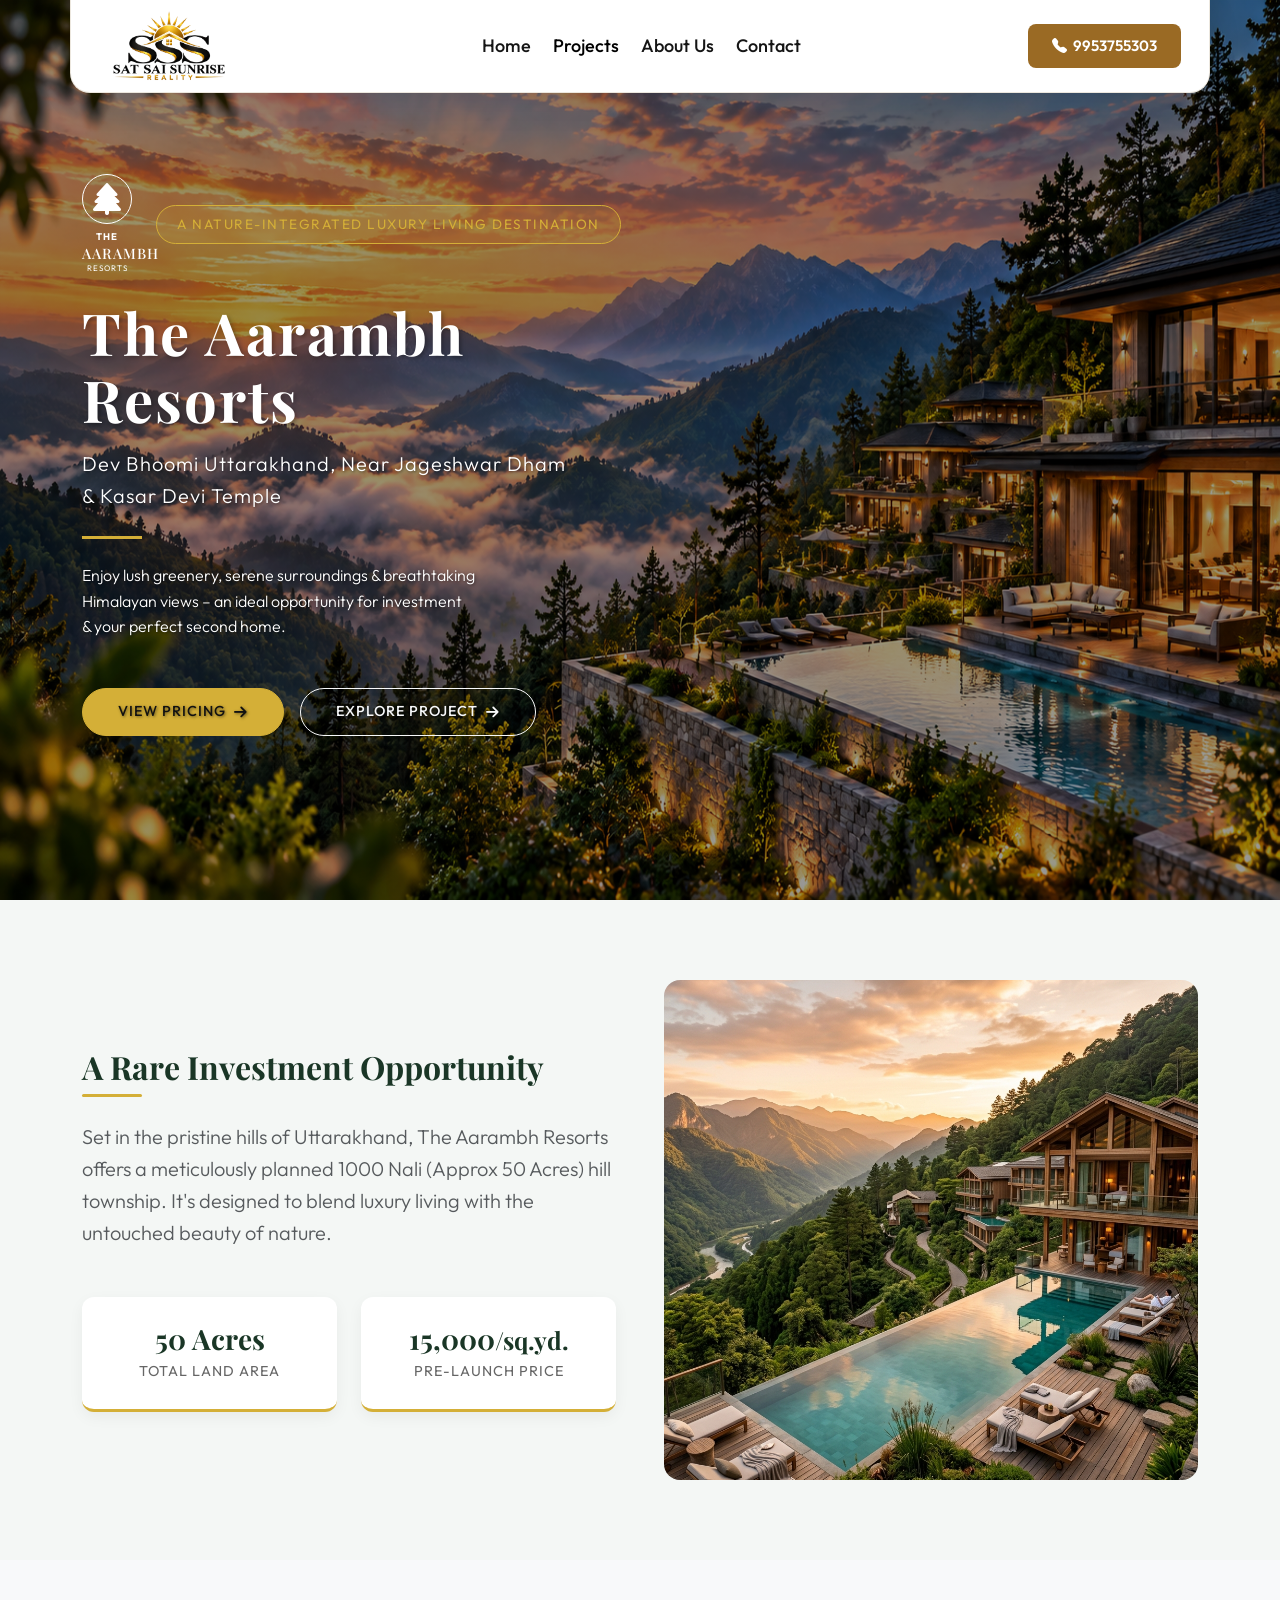
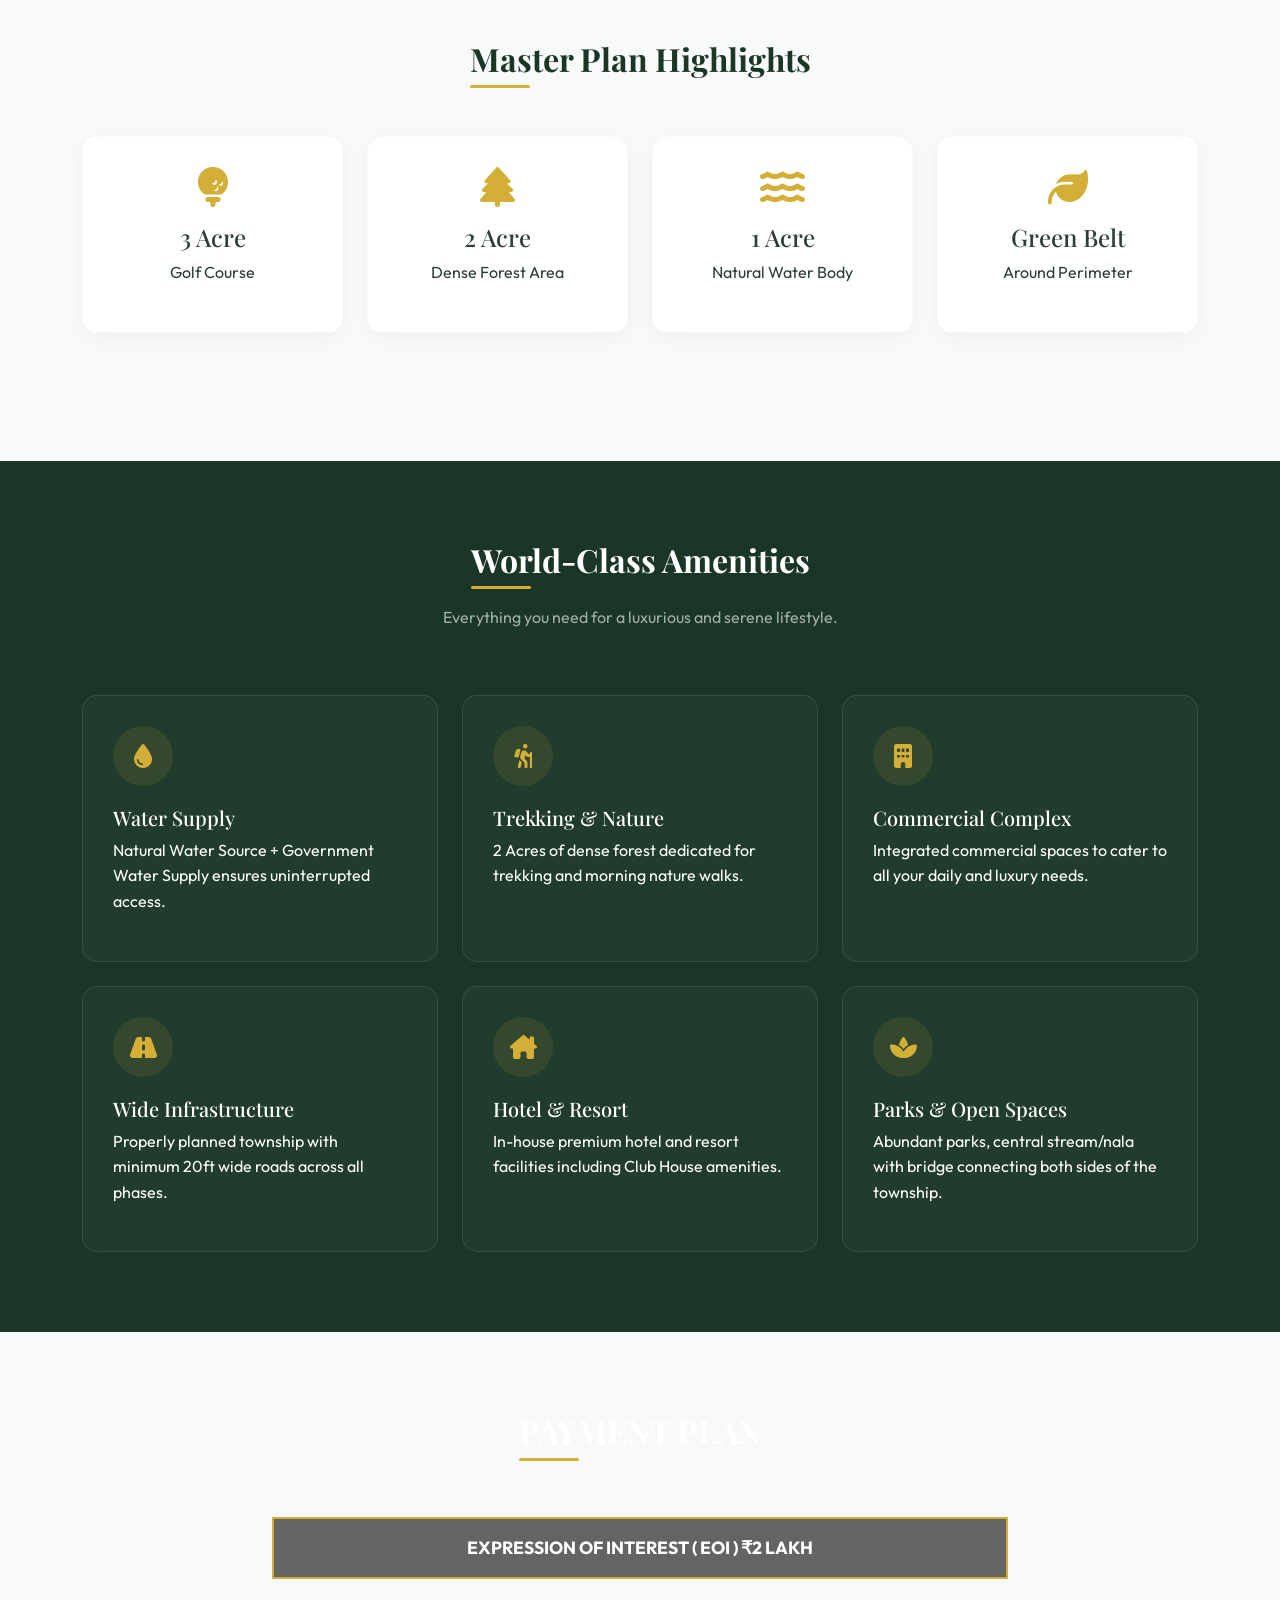
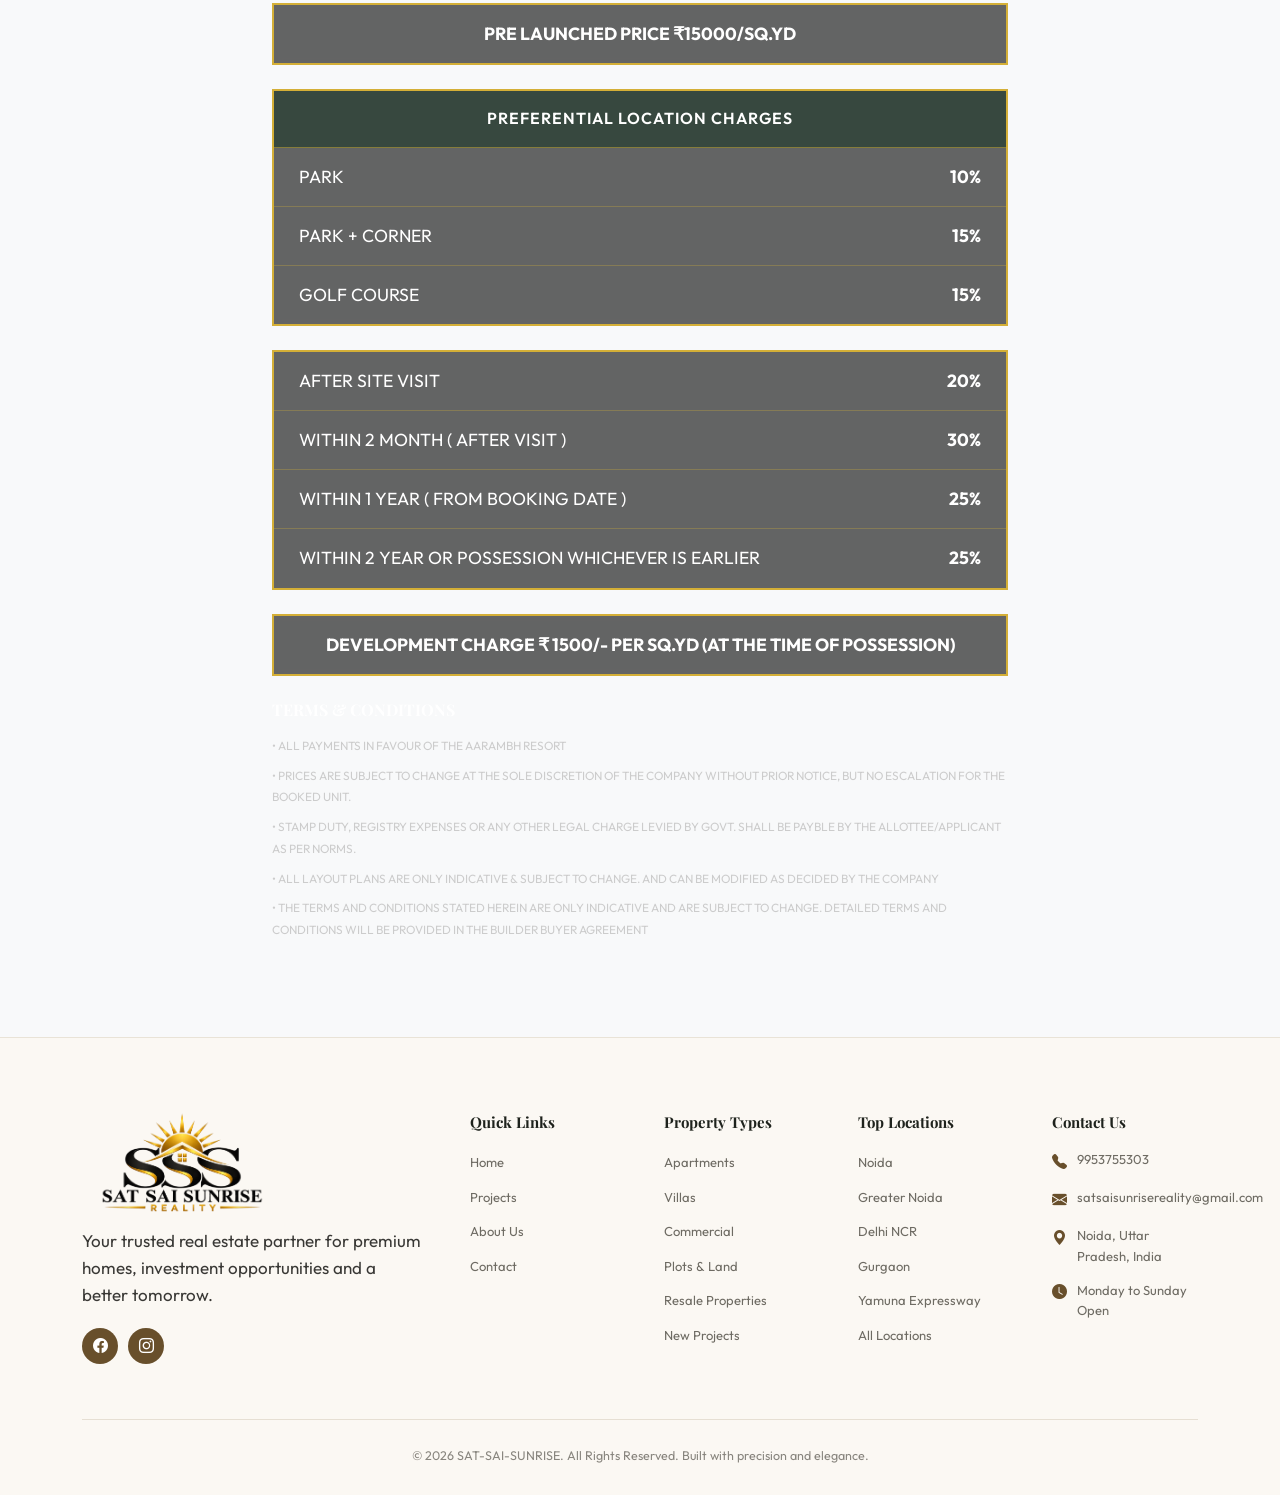
==== Aarambh Resort/index.html @ 84b753f9 "Add fevicon" ====
<!DOCTYPE html>
<html lang="en">

<head>
    <meta charset="UTF-8">
    <meta name="viewport" content="width=device-width, initial-scale=1.0">
    <title>The Aarambh Resorts | Luxury Hill Township</title>
    <meta name="description"
        content="A rare investment opportunity in Dev Bhoomi Uttarakhand near Jageshwar Dham Temple & Kasar Devi Temple. Nature-integrated luxury living destination.">
    <!-- Bootstrap CSS -->
    <link href="https://cdn.jsdelivr.net/npm/bootstrap@5.3.2/dist/css/bootstrap.min.css" rel="stylesheet">
    <!-- Bootstrap Icons -->
    <link rel="stylesheet" href="https://cdn.jsdelivr.net/npm/bootstrap-icons@1.11.3/font/bootstrap-icons.min.css">
    <!-- Custom CSS -->
    <link rel="stylesheet" href="../css/style.css">
    <link rel="stylesheet" href="style.css">
    <!-- Google Fonts -->
    <link
        href="https://fonts.googleapis.com/css2?family=Playfair+Display:wght@400;500;600;700&family=Outfit:wght@300;400;500;600&display=swap"
        rel="stylesheet">
    <!-- Font Awesome -->
    <link rel="stylesheet" href="https://cdnjs.cloudflare.com/ajax/libs/font-awesome/6.4.0/css/all.min.css">
</head>

<body>

  <!-- =====================================================
       NAVBAR
  ====================================================== -->
  <header class="main-header">
    <nav class="navbar navbar-expand-lg">
      <div class="container navbar-container">
        <!-- Logo -->
        <a href="../index.html" class="navbar-brand brand-logo">
          <div class="brand-content" style="display: flex; align-items: center;">
            <img src="../images/SSS-Realty-Logo.png" alt="SAT SAI SUNRISE REALITY" style="max-height: 70px;">
          </div>
        </a>

        <!-- Mobile Toggle -->
        <button class="navbar-toggler" type="button" data-bs-toggle="collapse" data-bs-target="#mainNavbar"
          aria-controls="mainNavbar" aria-expanded="false" aria-label="Toggle navigation">
          <i class="bi bi-list"></i>
        </button>

        <!-- Navigation -->
        <div class="collapse navbar-collapse" id="mainNavbar">
          <ul class="navbar-nav mx-auto">
            <li class="nav-item">
              <a class="nav-link" href="../index.html">Home</a>
            </li>
            <li class="nav-item">
              <a class="nav-link active" href="../projects.html">Projects</a>
            </li>
            <li class="nav-item">
              <a class="nav-link" href="../about.html">About Us</a>
            </li>
            <li class="nav-item">
              <a class="nav-link" href="../contact.html">Contact</a>
            </li>
          </ul>

          <!-- Navbar Right -->
          <div class="navbar-right">
            <a href="tel:9953755303" class="btn-contact-nav">
              <i class="bi bi-telephone-fill" style="margin-right: 6px;"></i> 9953755303
            </a>
          </div>
        </div>
      </div>
    </nav>
  </header>

    <!-- Hero Section -->
    <section id="home" class="hero-section text-white position-relative">
        <!-- Main Content -->
        <div class="container h-100 d-flex flex-column justify-content-center">
            
            <div class="d-flex align-items-center gap-4 mb-4">
                <!-- Logo -->
                <div class="hero-logo text-white">
                    <i class="fa-solid fa-tree fs-2 d-block text-center" style="width: 50px; height: 50px; border: 1px solid #fff; border-radius: 50%; display: flex !important; align-items: center; justify-content: center; margin-bottom: 5px;"></i>
                    <div class="text-center" style="width: 50px;">
                        <small class="d-block" style="font-size: 0.6rem; font-weight: bold; letter-spacing: 1px;">THE</small>
                        <h6 class="brand-text m-0" style="font-size: 0.9rem; letter-spacing: 1px;">AARAMBH</h6>
                        <small class="d-block" style="font-size: 0.5rem; letter-spacing: 1px;">RESORTS</small>
                    </div>
                </div>

                <div class="badge-premium" style="border: 1px solid var(--secondary-color); color: var(--secondary-color);">A NATURE-INTEGRATED LUXURY LIVING DESTINATION</div>
            </div>

            <div class="hero-text-content">
                <h1 class="display-2 fw-bold mb-3 hero-title text-white">The Aarambh<br>Resorts</h1>
                <p class="lead mb-4 hero-subtitle text-white">Dev Bhoomi Uttarakhand, Near Jageshwar Dham<br>& Kasar Devi Temple</p>
                <div class="hero-divider"></div>
                <p class="hero-desc mb-5 text-white">Enjoy lush greenery, serene surroundings & breathtaking<br>Himalayan views – an ideal opportunity for investment<br>& your perfect second home.</p>
                <div class="d-flex gap-3">
                    <a href="#investment" class="btn btn-gold btn-lg custom-btn rounded-pill d-flex align-items-center">VIEW PRICING <i class="fa-solid fa-arrow-right ms-2"></i></a>
                    <a href="#overview" class="btn btn-outline-light btn-lg custom-btn outline rounded-pill d-flex align-items-center">EXPLORE PROJECT <i class="fa-solid fa-arrow-right ms-2"></i></a>
                </div>
            </div>
        </div>
    </section>

    <!-- Overview Section -->
    <section id="overview" class="py-6 bg-light-premium">
        <div class="container">
            <div class="row align-items-center g-5">
                <div class="col-lg-6">
                    <h2 class="section-title mb-4">A Rare Investment Opportunity</h2>
                    <p class="text-muted mb-4 lead">Set in the pristine hills of Uttarakhand, The Aarambh Resorts offers
                        a meticulously planned 1000 Nali (Approx 50 Acres) hill township. It's designed to blend luxury
                        living with the untouched beauty of nature.</p>

                    <div class="row g-4 mt-2">
                        <div class="col-sm-6">
                            <div class="stat-card">
                                <h3>50 Acres</h3>
                                <p>Total Land Area</p>
                            </div>
                        </div>
                        <div class="col-sm-6">
                            <div class="stat-card">
                                <h3>15,000<small>/sq.yd.</small></h3>
                                <p>Pre-Launch Price</p>
                            </div>
                        </div>
                    </div>
                </div>
                <div class="col-lg-6">
                    <div class="image-showcase rounded-4 shadow-premium overflow-hidden">
                        <img src="images/luxury_resort_overview.jpg"
                            class="img-fluid w-100" alt="Resort View" style="height: 500px; object-fit: cover;">
                    </div>
                </div>
            </div>
        </div>
    </section>

    <!-- Master Plan & Highlights -->
    <section id="masterplan" class="py-6">
        <div class="container text-center">
            <h2 class="section-title mb-5">Master Plan Highlights</h2>
            <div class="row g-4 justify-content-center mb-5">
                <div class="col-lg-3 col-md-6">
                    <div class="highlight-box">
                        <i class="fa-solid fa-golf-ball-tee mb-3 icon-gold"></i>
                        <h4>3 Acre</h4>
                        <p>Golf Course</p>
                    </div>
                </div>
                <div class="col-lg-3 col-md-6">
                    <div class="highlight-box">
                        <i class="fa-solid fa-tree mb-3 icon-gold"></i>
                        <h4>2 Acre</h4>
                        <p>Dense Forest Area</p>
                    </div>
                </div>
                <div class="col-lg-3 col-md-6">
                    <div class="highlight-box">
                        <i class="fa-solid fa-water mb-3 icon-gold"></i>
                        <h4>1 Acre</h4>
                        <p>Natural Water Body</p>
                    </div>
                </div>
                <div class="col-lg-3 col-md-6">
                    <div class="highlight-box">
                        <i class="fa-solid fa-leaf mb-3 icon-gold"></i>
                        <h4>Green Belt</h4>
                        <p>Around Perimeter</p>
                    </div>
                </div>
            </div>
        </div>
    </section>

    <!-- Amenities Section -->
    <section id="amenities" class="py-6 bg-dark-premium text-white">
        <div class="container">
            <div class="row mb-5">
                <div class="col-12 text-center">
                    <h2 class="section-title title-light mb-3">World-Class Amenities</h2>
                    <p class="text-light-muted">Everything you need for a luxurious and serene lifestyle.</p>
                </div>
            </div>
            <div class="row g-4">
                <div class="col-md-4">
                    <div class="amenity-card">
                        <div class="icon-circle"><i class="fa-solid fa-droplet"></i></div>
                        <h5>Water Supply</h5>
                        <p>Natural Water Source + Government Water Supply ensures uninterrupted access.</p>
                    </div>
                </div>
                <div class="col-md-4">
                    <div class="amenity-card">
                        <div class="icon-circle"><i class="fa-solid fa-person-hiking"></i></div>
                        <h5>Trekking & Nature</h5>
                        <p>2 Acres of dense forest dedicated for trekking and morning nature walks.</p>
                    </div>
                </div>
                <div class="col-md-4">
                    <div class="amenity-card">
                        <div class="icon-circle"><i class="fa-solid fa-building"></i></div>
                        <h5>Commercial Complex</h5>
                        <p>Integrated commercial spaces to cater to all your daily and luxury needs.</p>
                    </div>
                </div>
                <div class="col-md-4">
                    <div class="amenity-card">
                        <div class="icon-circle"><i class="fa-solid fa-road"></i></div>
                        <h5>Wide Infrastructure</h5>
                        <p>Properly planned township with minimum 20ft wide roads across all phases.</p>
                    </div>
                </div>
                <div class="col-md-4">
                    <div class="amenity-card">
                        <div class="icon-circle"><i class="fa-solid fa-house-chimney"></i></div>
                        <h5>Hotel & Resort</h5>
                        <p>In-house premium hotel and resort facilities including Club House amenities.</p>
                    </div>
                </div>
                <div class="col-md-4">
                    <div class="amenity-card">
                        <div class="icon-circle"><i class="fa-solid fa-spa"></i></div>
                        <h5>Parks & Open Spaces</h5>
                        <p>Abundant parks, central stream/nala with bridge connecting both sides of the township.</p>
                    </div>
                </div>
            </div>
        </div>
    </section>

    <!-- Investment & Pricing -->
    <section id="investment" class="py-6 payment-plan-section">
        <div class="container">
            <div class="text-center mb-5">
                <h2 class="section-title title-light" style="text-transform: uppercase;">Payment Plan</h2>
            </div>

            <div class="row justify-content-center">
                <div class="col-lg-8">
                    <div class="payment-box">
                        <div class="payment-row text-center text-uppercase fw-bold">
                            Expression of Interest ( EOI ) ₹2 Lakh
                        </div>
                    </div>

                    <div class="payment-box">
                        <div class="payment-row text-center text-uppercase fw-bold">
                            Pre Launched Price ₹15000/SQ.YD
                        </div>
                    </div>

                    <div class="payment-box">
                        <div class="payment-header">Preferential Location Charges</div>
                        <div class="d-flex justify-content-between payment-row">
                            <span class="text-uppercase">Park</span> <span class="fw-bold">10%</span>
                        </div>
                        <div class="d-flex justify-content-between payment-row">
                            <span class="text-uppercase">Park + Corner</span> <span class="fw-bold">15%</span>
                        </div>
                        <div class="d-flex justify-content-between payment-row">
                            <span class="text-uppercase">Golf Course</span> <span class="fw-bold">15%</span>
                        </div>
                    </div>

                    <div class="payment-box">
                        <div class="d-flex justify-content-between payment-row">
                            <span class="text-uppercase">After Site Visit</span> <span class="fw-bold">20%</span>
                        </div>
                        <div class="d-flex justify-content-between payment-row">
                            <span class="text-uppercase">Within 2 Month ( After Visit )</span> <span
                                class="fw-bold">30%</span>
                        </div>
                        <div class="d-flex justify-content-between payment-row">
                            <span class="text-uppercase">Within 1 Year ( From Booking Date )</span> <span
                                class="fw-bold">25%</span>
                        </div>
                        <div class="d-flex justify-content-between payment-row">
                            <span class="text-uppercase">Within 2 Year or Possession Whichever Is Earlier</span> <span
                                class="fw-bold">25%</span>
                        </div>
                    </div>

                    <div class="payment-box">
                        <div class="payment-row text-center text-uppercase fw-bold">
                            Development Charge ₹ 1500/- Per Sq.yd (At The Time Of Possession)
                        </div>
                    </div>

                    <div class="payment-terms mt-4">
                        <h6 class="text-white text-uppercase fw-bold mb-3">Terms & Conditions</h6>
                        <ul class="list-unstyled ps-0">
                            <li class="mb-2"><small>• ALL PAYMENTS IN FAVOUR OF THE AARAMBH RESORT</small></li>
                            <li class="mb-2"><small>• PRICES ARE SUBJECT TO CHANGE AT THE SOLE DISCRETION OF THE COMPANY
                                    WITHOUT PRIOR NOTICE, BUT NO ESCALATION FOR THE BOOKED UNIT.</small></li>
                            <li class="mb-2"><small>• STAMP DUTY, REGISTRY EXPENSES OR ANY OTHER LEGAL CHARGE LEVIED BY
                                    GOVT. SHALL BE PAYBLE BY THE ALLOTTEE/APPLICANT AS PER NORMS.</small></li>
                            <li class="mb-2"><small>• ALL LAYOUT PLANS ARE ONLY INDICATIVE & SUBJECT TO CHANGE. AND CAN
                                    BE MODIFIED AS DECIDED BY THE COMPANY</small></li>
                            <li class="mb-2"><small>• THE TERMS AND CONDITIONS STATED HEREIN ARE ONLY INDICATIVE AND ARE
                                    SUBJECT TO CHANGE. DETAILED TERMS AND CONDITIONS WILL BE PROVIDED IN THE BUILDER
                                    BUYER AGREEMENT</small></li>
                        </ul>
                    </div>
                </div>
            </div>
        </div>
    </section>





  <!-- =====================================================
       MAIN FOOTER
  ====================================================== -->
  <footer class="main-footer">
    <div class="container">
      <div class="row g-4 g-lg-5 footer-top-row">
        <!-- Col 1: Brand & About -->
        <div class="col-lg-4 col-md-12 col-12">
          <a href="../index.html" class="footer-brand">
            <div class="brand-content" style="display: flex; align-items: center;">
              <img src="../images/SSS-Realty-Logo.png" alt="SAT SAI SUNRISE REALITY" style="max-height: 100px;">
            </div>
          </a>
          <p class="footer-about-text">
            Your trusted real estate partner for premium homes, investment opportunities and a better tomorrow.
          </p>
          <div class="footer-social-icons">
            <a href="https://www.facebook.com/profile.php?id=61582430763586" target="_blank"
              class="footer-social-btn fb-icon" aria-label="Facebook"><i class="bi bi-facebook"></i></a>
            <a href="https://www.instagram.com/saisunrisereality/" target="_blank" class="footer-social-btn insta-icon"
              aria-label="Instagram"><i class="bi bi-instagram"></i></a>
          </div>
        </div>

        <!-- Col 2: Quick Links -->
        <div class="col-lg-2 col-md-3 col-6">
          <h4 class="footer-col-title">Quick Links</h4>
          <ul class="footer-links-list">
            <li><a href="../index.html#home">Home</a></li>
            <li><a href="../projects.html">Projects</a></li>
            <li><a href="../about.html">About Us</a></li>
            <li><a href="../contact.html">Contact</a></li>
          </ul>
        </div>

        <!-- Col 3: Property Types -->
        <div class="col-lg-2 col-md-3 col-6">
          <h4 class="footer-col-title">Property Types</h4>
          <ul class="footer-links-list">
            <li><span>Apartments</span></li>
            <li><span>Villas</span></li>
            <li><span>Commercial</span></li>
            <li><span>Plots &amp; Land</span></li>
            <li><span>Resale Properties</span></li>
            <li><span>New Projects</span></li>
          </ul>
        </div>

        <!-- Col 4: Top Locations -->
        <div class="col-lg-2 col-md-3 col-6">
          <h4 class="footer-col-title">Top Locations</h4>
          <ul class="footer-links-list">
            <li><span>Noida</span></li>
            <li><span>Greater Noida</span></li>
            <li><span>Delhi NCR</span></li>
            <li><span>Gurgaon</span></li>
            <li><span>Yamuna Expressway</span></li>
            <li><span>All Locations</span></li>
          </ul>
        </div>

        <!-- Col 5: Contact Us -->
        <div class="col-lg-2 col-md-3 col-12">
          <h4 class="footer-col-title">Contact Us</h4>
          <ul class="footer-contact-list">
            <li>
              <i class="bi bi-telephone-fill"></i>
              <span>9953755303</span>
            </li>
            <li>
              <i class="bi bi-envelope-fill"></i>
              <span>satsaisunrisereality@gmail.com</span>
            </li>
            <li>
              <i class="bi bi-geo-alt-fill"></i>
              <span>Noida, Uttar Pradesh, India</span>
            </li>
            <li>
              <i class="bi bi-clock-fill"></i>
              <span>Monday to Sunday Open</span>
            </li>
          </ul>
        </div>
      </div>
      <!-- Bottom Copyright Bar -->
      <div class="footer-bottom-bar">
        <p>© 2026 SAT-SAI-SUNRISE. All Rights Reserved. Built with precision and elegance.</p>
      </div>
    </div>
  </footer>

    <!-- Scripts -->
    <script src="https://cdn.jsdelivr.net/npm/bootstrap@5.3.2/dist/js/bootstrap.bundle.min.js"></script>
    <script src="script.js"></script>
</body>

</html>
---- css/style.css ----
/* =========================================================
   GLOBAL
========================================================= */

:root {

    --primary: #9a6a24;
    --primary-dark: #75501b;
    --gold-light: #c69a52;

    --dark: #20251f;
    --text: #2d302b;
    --muted: #77766f;

    --cream: #f6f2ea;
    --white: #ffffff;

    --border: #e5ded2;

}


* {
    margin: 0;
    padding: 0;
    box-sizing: border-box;
}


html {
    scroll-behavior: smooth;
}


body {

    font-family: "Poppins", sans-serif;

    color: var(--text);

    background: var(--white);

    overflow-x: hidden;

}


a {
    text-decoration: none;
}


button,
input,
select {
    font-family: inherit;
}



/* =========================================================
   NAVBAR (CONTAINED FLOATING BAR)
========================================================= */

.main-header {
    position: fixed;
    top: 0;
    left: 0;
    width: 100%;
    z-index: 1000;
    background: transparent;
    pointer-events: none;
    transition: all 0.3s ease;
}

.navbar {
    padding: 0;
    background: transparent;
}

.navbar-container {
    background: #ffffff;
    border-bottom-left-radius: 20px;
    border-bottom-right-radius: 20px;
    box-shadow: 0 10px 35px rgba(0, 0, 0, 0.08);
    border: 1px solid rgba(226, 218, 204, 0.65);
    border-top: none;
    padding: 6px 28px;
    pointer-events: auto;
    transition: all 0.3s ease;
}

.main-header.scrolled .navbar-container {
    box-shadow: 0 14px 40px rgba(0, 0, 0, 0.12);
    background: rgba(255, 255, 255, 0.98);
    backdrop-filter: blur(10px);
    -webkit-backdrop-filter: blur(10px);
}

.brand-logo {
    display: inline-flex;
    align-items: center;
    gap: 9px;
    color: var(--dark);
    text-decoration: none;
}

.brand-logo:hover {
    color: var(--dark);
}

.brand-icon {
    font-size: 32px;
    color: #9a6a24;
    display: flex;
    align-items: center;
    justify-content: center;
    line-height: 1;
}

.brand-content h1 {
    font-family: "Playfair Display", serif;
    font-size: 21px;
    font-weight: 700;
    letter-spacing: 0.6px;
    color: #1a1a1a;
    margin: 0;
    line-height: 1.1;
}

.brand-content span {
    display: block;
    font-size: 8px;
    letter-spacing: 1px;
    color: #726f67;
    margin-top: 2px;
    font-weight: 500;
    text-transform: uppercase;
}

/* =========================================================
   NAVIGATION
========================================================= */

.navbar-nav {
    gap: 22px;
}

.nav-link {
    color: #151515;
    font-size: 18px;
    font-weight: 500;
    padding: 6px 0 !important;
    transition: color 0.25s ease;
    text-decoration: none;
}

.nav-link:hover,
.nav-link.active {
    color: #9a6a24;
}

/* =========================================================
   NAVBAR RIGHT
========================================================= */

.navbar-right {
    display: flex;
    align-items: center;
}

.btn-contact-nav {
    display: inline-flex;
    align-items: center;
    justify-content: center;
    padding: 10px 24px;
    background: #9a6a24;
    color: #ffffff;
    font-size: 15px;
    font-weight: 600;
    border-radius: 8px;
    text-decoration: none;
    transition: all 0.3s ease;
    white-space: nowrap;
}

.btn-contact-nav:hover {
    background: #75501b;
    color: #ffffff;
    transform: translateY(-1px);
    box-shadow: 0 4px 14px rgba(117, 80, 27, 0.28);
}

/* =========================================================
   MOBILE NAVBAR BUTTON
========================================================= */

.navbar-toggler {
    border: none;
    box-shadow: none !important;
    font-size: 26px;
    color: var(--dark);
    padding: 10px;
}

.navbar-toggler:focus {
    box-shadow: none;
}

/* =========================================================
   HERO
========================================================= */

.hero-section {
    position: relative;
    min-height: 700px;
    display: flex;
    align-items: center;
    padding-top: 130px;
    padding-bottom: 120px;
    background-color: #f7f3eb;
    overflow: hidden;
}

/* Hero Background Slider */
.hero-slider {
    position: absolute;
    inset: 0;
    width: 100%;
    height: 100%;
    overflow: hidden;
    z-index: 0;
}

.hero-slide {
    position: absolute;
    inset: 0;
    width: 100%;
    height: 100%;
    background-size: cover;
    background-position: 85% center;
    background-repeat: no-repeat;
    opacity: 0;
    transform: scale(1.05);
    transition: opacity 1.4s ease-in-out, transform 7s ease-out;
    pointer-events: none;
}

.hero-slide.active {
    opacity: 1;
    transform: scale(1);
    z-index: 1;
}

.hero-overlay {
    position: absolute;
    inset: 0;
    background: linear-gradient(90deg,
            rgba(255, 255, 255, 0.96) 0%,
            rgba(255, 255, 255, 0.88) 25%,
            rgba(255, 255, 255, 0.323) 45%,
            rgba(255, 255, 255, 0) 68%,
            transparent 85%);
    z-index: 2;
    pointer-events: none;
}

/* Hero Slider Indicators */
.hero-slider-dots {
    position: absolute;
    right: 36px;
    top: 50%;
    transform: translateY(-50%);
    display: flex;
    flex-direction: column;
    gap: 12px;
    z-index: 10;
}

.hero-dot {
    width: 10px;
    height: 10px;
    border-radius: 50%;
    border: 2px solid rgba(255, 255, 255, 0.95);
    background: rgba(154, 106, 36, 0.45);
    box-shadow: 0 2px 8px rgba(0, 0, 0, 0.15);
    cursor: pointer;
    padding: 0;
    transition: all 0.35s cubic-bezier(0.4, 0, 0.2, 1);
    outline: none;
}

.hero-dot:hover {
    background: var(--primary, #9a6a24);
    transform: scale(1.2);
}

.hero-dot.active {
    height: 26px;
    border-radius: 12px;
    background: var(--primary, #9a6a24);
    box-shadow: 0 4px 12px rgba(154, 106, 36, 0.4);
}

.hero-container {
    position: relative;
    z-index: 3;
    width: 100%;
}

.hero-content {
    max-width: 620px;
}

.hero-title {
    font-family: "Playfair Display", serif;
    font-size: 58px;
    line-height: 1.15;
    font-weight: 700;
    color: var(--dark);
    margin-bottom: 18px;
}

.hero-title span {
    color: var(--primary);
    font-weight: 700;
}

.hero-description {
    max-width: 540px;
    font-size: 15px;
    line-height: 1.75;
    color: #4b4e47;
    margin-bottom: 22px;
}

/* Hero Features with Dividers */
.hero-features {
    display: flex;
    align-items: center;
    gap: 16px;
}

.hero-feature {
    display: flex;
    align-items: center;
    gap: 8px;
    font-size: 15px;
    font-weight: 600;
    color: var(--dark);
}

.hero-feature i {
    color: var(--primary);
    font-size: 17px;
}

.feature-divider {
    color: #d2ccc0;
    font-size: 15px;
    user-select: none;
}

/* Hero Marquee for Logos */
.hero-marquee {
    position: absolute;
    bottom: 40px;
    left: 50%;
    transform: translateX(-50%);
    width: 50%;
    overflow: hidden;

    padding: 15px 0;
    z-index: 10;
}

.marquee-wrapper {
    display: flex;
    width: fit-content;
    animation: marquee 60s linear infinite;
}

.marquee-content {
    display: flex;
    align-items: center;
    justify-content: space-around;
    min-width: 100vw;
}

.marquee-content img {
    width: 140px;
    height: 70px;
    margin: 0 40px;
    object-fit: contain;
    /* Apply a black filter for logos */
    filter: brightness(0) opacity(0.9);
    transition: filter 0.3s ease;
}

.marquee-content img:hover {
    filter: brightness(0) opacity(1);
}

@keyframes marquee {
    0% {
        transform: translateX(0);
    }

    100% {
        transform: translateX(-50%);
    }
}


/* =========================================================
   FEATURED PROPERTIES SECTION
========================================================= */

.featured-properties-section {
    position: relative;
    z-index: 1;
    padding: 60px 0 50px;
    background: #fbf9f4;
}

.section-tag-gold {
    color: #9a6a24;
    font-size: 11.5px;
    font-weight: 600;
    letter-spacing: 1.8px;
    text-transform: uppercase;
    display: inline-block;
    margin-bottom: 6px;
}

.featured-section-title {
    font-family: "Playfair Display", serif;
    font-size: 38px;
    font-weight: 700;
    color: #1e221c;
    margin-bottom: 8px;
    line-height: 1.2;
}

.featured-section-desc {
    font-size: 14px;
    color: #66655e;
    line-height: 1.6;
    margin-bottom: 0;
    max-width: 600px;
}

.view-all-link {
    color: #9a6a24;
    font-size: 13.5px;
    font-weight: 600;
    text-decoration: underline;
    text-underline-offset: 4px;
    display: inline-flex;
    align-items: center;
    gap: 6px;
    transition: all 0.25s ease;
}

.view-all-link:hover {
    color: #75501b;
    transform: translateX(3px);
}

.view-all-link i {
    font-size: 14px;
    transition: transform 0.25s ease;
}

.view-all-link:hover i {
    transform: translateX(4px);
}

/* Property Cards */
.featured-property-card {
    background: #ffffff;
    border-radius: 18px;
    overflow: hidden;
    box-shadow: 0 8px 30px rgba(0, 0, 0, 0.05);
    border: 1px solid rgba(230, 224, 212, 0.7);
    transition: all 0.35s ease;
    height: 100%;
    display: flex;
    flex-direction: column;
}

.featured-property-card:hover {
    transform: translateY(-6px);
    box-shadow: 0 16px 36px rgba(0, 0, 0, 0.1);
}

.property-img-wrap {
    position: relative;
    width: 100%;
    height: 320px;
    overflow: hidden;
    background: #eee8de;
}

.property-img-wrap img {
    width: 100%;
    height: 100%;
    object-fit: cover;
    transition: transform 0.5s ease;
}

.featured-property-card:hover .property-img-wrap img {
    transform: scale(1.05);
}

/* Badge Top Left */
.property-tag-badge {
    position: absolute;
    top: 14px;
    left: 14px;
    background: rgba(30, 34, 28, 0.82);
    backdrop-filter: blur(4px);
    color: #ffffff;
    font-size: 11px;
    font-weight: 500;
    padding: 5px 12px;
    border-radius: 6px;
    letter-spacing: 0.3px;
    z-index: 2;
}

/* Wishlist Button Top Right */
.wishlist-btn {
    position: absolute;
    top: 14px;
    right: 14px;
    width: 34px;
    height: 34px;
    border-radius: 50%;
    background: #ffffff;
    border: none;
    display: flex;
    align-items: center;
    justify-content: center;
    box-shadow: 0 4px 10px rgba(0, 0, 0, 0.12);
    cursor: pointer;
    z-index: 2;
    transition: transform 0.25s ease;
    color: #d9383a;
    font-size: 15px;
}

.wishlist-btn:hover {
    transform: scale(1.12);
}

/* Price Badge Bottom Left on Image */
.property-price-badge {
    position: absolute;
    bottom: 14px;
    left: 14px;
    background: #ffffff;
    color: #1e221c;
    font-size: 15px;
    font-weight: 700;
    padding: 6px 14px;
    border-radius: 8px;
    box-shadow: 0 4px 14px rgba(0, 0, 0, 0.12);
    z-index: 2;
}

/* Card Info Body */
.property-info-wrap {
    padding: 20px 22px 22px;
    display: flex;
    flex-direction: column;
    flex-grow: 1;
}

.property-card-name {
    font-size: 17px;
    font-weight: 700;
    color: #1e221c;
    margin-bottom: 6px;
    line-height: 1.3;
}

.property-location-tag {
    font-size: 12.5px;
    color: #77756e;
    display: flex;
    align-items: center;
    gap: 6px;
    margin-bottom: 18px;
}

.property-location-tag i {
    color: #9a6a24;
    font-size: 13.5px;
}

/* Specs Row */
.property-spec-chips {
    display: flex;
    align-items: center;
    gap: 12px;
    margin-top: auto;
    padding-top: 14px;
    border-top: 1px solid #eee8dc;
}

.spec-unit {
    display: flex;
    align-items: center;
    gap: 6px;
    font-size: 12px;
    font-weight: 500;
    color: #3b3d37;
}

.spec-unit svg {
    color: #9a6a24;
    flex-shrink: 0;
}

.spec-sep {
    color: #dcd7cc;
    font-size: 13px;
    user-select: none;
}


/* =========================================================
   SECTION 03: PROPERTY TYPES
========================================================= */

.property-types-section {
    padding: 40px 0 50px;
    background: #fbf9f4;
    border-top: 1px solid rgba(230, 224, 212, 0.4);
}

.types-section-title {
    font-family: "Playfair Display", serif;
    font-size: 38px;
    font-weight: 700;
    color: #1e221c;
    margin-bottom: 8px;
    line-height: 1.2;
}

.types-section-desc {
    font-size: 14px;
    color: #66655e;
    line-height: 1.6;
    margin-bottom: 0;
    max-width: 650px;
}

.property-type-card {
    background: #ffffff;
    border-radius: 18px;
    overflow: hidden;
    border: 1px solid rgba(230, 224, 212, 0.7);
    box-shadow: 0 8px 24px rgba(0, 0, 0, 0.04);
    transition: all 0.35s ease;
    height: 100%;
    display: flex;
    flex-direction: column;
}

.property-type-card:hover {
    transform: translateY(-6px);
    box-shadow: 0 16px 36px rgba(0, 0, 0, 0.1);
}

.type-card-img {
    position: relative;
    width: 100%;
    height: 195px;
    overflow: hidden;
    background: #ede7dd;
}

.type-card-img img {
    width: 100%;
    height: 100%;
    object-fit: cover;
    transition: transform 0.5s ease;
}

.property-type-card:hover .type-card-img img {
    transform: scale(1.06);
}

.type-card-body {
    padding: 16px 16px 18px;
    display: flex;
    align-items: center;
    gap: 12px;
    background: #ffffff;
    margin-top: auto;
}

.type-icon-box {
    width: 44px;
    height: 44px;
    border-radius: 12px;
    background: #fbf8f2;
    border: 1px solid #eee6d8;
    display: flex;
    align-items: center;
    justify-content: center;
    color: #9a6a24;
    font-size: 20px;
    flex-shrink: 0;
}

.type-text-wrap {
    flex: 1;
    min-width: 0;
}

.type-title {
    font-size: 15px;
    font-weight: 700;
    color: #1e221c;
    margin-bottom: 2px;
}

.type-desc {
    font-size: 11.5px;
    color: #727068;
    line-height: 1.35;
    margin-bottom: 0;
}

.type-arrow-btn {
    width: 32px;
    height: 32px;
    border-radius: 50%;
    background: #9a6a24;
    color: #ffffff;
    display: flex;
    align-items: center;
    justify-content: center;
    font-size: 13px;
    flex-shrink: 0;
    transition: all 0.25s ease;
    text-decoration: none;
}

.property-type-card:hover .type-arrow-btn {
    background: #75501b;
    transform: translateX(3px);
}


/* =========================================================
   SECTION 04: WHY CHOOSE US
========================================================= */

.why-choose-section {
    padding: 50px 0 60px;
    background-color: #f4f0e8;
}

.why-choose-img-box {
    position: relative;
    border-radius: 22px;
    overflow: hidden;
    height: 480px;
    box-shadow: 0 16px 45px rgba(30, 34, 28, 0.08);
}

.why-choose-img-box img {
    width: 100%;
    height: 100%;
    object-fit: cover;
    display: block;
    transition: transform 0.6s ease;
}

.why-choose-img-box:hover img {
    transform: scale(1.03);
}

.why-choose-content {
    padding-left: 10px;
}

.section-tag-gold {
    display: inline-block;
    font-size: 12px;
    font-weight: 700;
    letter-spacing: 1.5px;
    color: #9a6a24;
    text-transform: uppercase;
    margin-bottom: 8px;
}

.why-choose-title {
    font-family: 'Playfair Display', Georgia, serif;
    font-size: 40px;
    font-weight: 700;
    color: #1e221c;
    line-height: 1.2;
    margin-bottom: 14px;
}

.why-choose-desc {
    font-size: 14.5px;
    color: #6a675f;
    line-height: 1.6;
    margin-bottom: 30px;
    max-width: 520px;
}

.why-features-grid {
    margin-top: 5px;
}

.why-feature-card {
    background: #ffffff;
    border-radius: 18px;
    padding: 18px 18px;
    border: 1px solid rgba(226, 218, 204, 0.65);
    display: flex;
    align-items: center;
    gap: 15px;
    height: 100%;
    box-shadow: 0 4px 18px rgba(0, 0, 0, 0.02);
    transition: transform 0.3s ease, box-shadow 0.3s ease, border-color 0.3s ease;
}

.why-feature-card:hover {
    transform: translateY(-3px);
    box-shadow: 0 12px 28px rgba(30, 34, 28, 0.07);
    border-color: rgba(154, 106, 36, 0.35);
}

.why-icon-box {
    width: 52px;
    height: 52px;
    border-radius: 50%;
    background: #faf6ee;
    border: 1.5px solid #ded3be;
    color: #9a6a24;
    font-size: 23px;
    flex-shrink: 0;
    display: flex;
    align-items: center;
    justify-content: center;
    transition: all 0.3s ease;
}

.why-feature-card:hover .why-icon-box {
    background: #9a6a24;
    color: #ffffff;
    border-color: #9a6a24;
}

.why-card-text {
    flex: 1;
}

.why-card-title {
    font-size: 15px;
    font-weight: 700;
    color: #1e221c;
    margin-bottom: 3px;
    line-height: 1.3;
}

.why-card-desc {
    font-size: 12px;
    color: #726f67;
    line-height: 1.45;
    margin-bottom: 0;
}


/* =========================================================
   SECTION 05: EXPLORE PRIME LOCATIONS
========================================================= */

.prime-locations-section {
    position: relative;
    overflow: hidden;
    padding: 50px 0 60px;
    background-color: #f9f5ef;
}

.locations-watermark {
    position: absolute;
    top: 20%;
    left: 2%;
    font-family: 'Playfair Display', Georgia, serif;
    font-size: 140px;
    font-weight: 800;
    color: rgba(154, 106, 36, 0.035);
    letter-spacing: 6px;
    pointer-events: none;
    user-select: none;
    z-index: 0;
    white-space: nowrap;
}

.locations-header-content {
    position: relative;
    z-index: 1;
}

.locations-title {
    font-family: 'Playfair Display', Georgia, serif;
    font-size: 40px;
    font-weight: 700;
    color: #1e221c;
    line-height: 1.2;
    margin-bottom: 14px;
}

.locations-desc {
    font-size: 14.5px;
    color: #6a675f;
    line-height: 1.6;
    margin-bottom: 28px;
    max-width: 380px;
}

.btn-view-locations {
    display: inline-flex;
    align-items: center;
    gap: 10px;
    background-color: #9a6a24;
    color: #ffffff;
    padding: 13px 26px;
    border-radius: 10px;
    font-size: 14.5px;
    font-weight: 600;
    text-decoration: none;
    transition: all 0.3s ease;
    box-shadow: 0 4px 14px rgba(154, 106, 36, 0.22);
}

.btn-view-locations:hover {
    background-color: #7b531a;
    color: #ffffff;
    transform: translateY(-2px);
    box-shadow: 0 8px 22px rgba(154, 106, 36, 0.32);
}

.btn-view-locations i {
    font-size: 14px;
    transition: transform 0.25s ease;
}

.btn-view-locations:hover i {
    transform: translateX(4px);
}

/* Regional Map Image */
.locations-map-visual {
    position: relative;
    width: 100%;
    max-width: 220px;
    display: flex;
    align-items: center;
    justify-content: center;
    z-index: 1;
}

.locations-map-img {
    width: 100%;
    max-width: 200px;
    height: auto;
    object-fit: contain;
    display: block;
    mix-blend-mode: multiply;
}

/* Right 2x2 Grid Cards */
.location-cards-grid {
    position: relative;
    z-index: 1;
}

.location-card {
    background: #ffffff;
    border-radius: 18px;
    padding: 13px 15px;
    border: 1px solid rgba(226, 218, 204, 0.65);
    display: flex;
    align-items: center;
    gap: 13px;
    height: 100%;
    box-shadow: 0 4px 18px rgba(0, 0, 0, 0.02);
}

.location-card-img {
    width: 66px;
    height: 66px;
    border-radius: 12px;
    overflow: hidden;
    flex-shrink: 0;
}

.location-card-img img {
    width: 100%;
    height: 100%;
    object-fit: cover;
    display: block;
}

.location-card-info {
    flex: 1;
    min-width: 0;
}

.location-card-title {
    font-size: 15.5px;
    font-weight: 700;
    color: #1e221c;
    margin-bottom: 2px;
    line-height: 1.3;
}

.location-card-desc {
    font-size: 11.5px;
    color: #726f67;
    line-height: 1.4;
    margin-bottom: 0;
}

.location-card-btn {
    width: 32px;
    height: 32px;
    border-radius: 50%;
    background: #9a6a24;
    color: #ffffff;
    display: flex;
    align-items: center;
    justify-content: center;
    font-size: 13px;
    flex-shrink: 0;
    transition: all 0.25s ease;
    text-decoration: none;
}

.location-card-btn:hover {
    background: #75501b;
    color: #ffffff;
    transform: translateX(4px);
    box-shadow: 0 4px 12px rgba(117, 80, 27, 0.28);
}

.location-card:hover .location-card-btn {
    background: #75501b;
    transform: translateX(4px);
    box-shadow: 0 4px 12px rgba(117, 80, 27, 0.28);
}


/* =========================================================
   SECTION 07: TESTIMONIALS / WHAT OUR CLIENTS SAY
========================================================= */

.testimonials-section {
    padding: 60px 0 100px;
    background-color: #f9f5ef;
}

.testimonials-title {
    font-family: 'Playfair Display', Georgia, serif;
    font-size: 40px;
    font-weight: 700;
    color: #1e221c;
    line-height: 1.2;
    margin-bottom: 12px;
}

.testimonials-desc {
    font-size: 14.5px;
    color: #6a675f;
    line-height: 1.6;
    margin-bottom: 0;
    max-width: 520px;
}

.testimonial-nav-group {
    display: inline-flex;
    align-items: center;
    gap: 10px;
}

.testimonial-nav-btn {
    width: 38px;
    height: 38px;
    border-radius: 50%;
    border: 1px solid #d5cbba;
    background: #ffffff;
    color: #6a675f;
    display: flex;
    align-items: center;
    justify-content: center;
    font-size: 14px;
    cursor: pointer;
    transition: all 0.25s ease;
}

.testimonial-nav-btn:hover {
    background: #9a6a24;
    border-color: #9a6a24;
    color: #ffffff;
    transform: scale(1.06);
}

.testimonials-cards-row {
    margin-top: 35px;
    margin-bottom: 45px !important;
}

.testimonial-card {
    background: #ffffff;
    border-radius: 20px;
    padding: 22px 22px;
    border: 1px solid rgba(226, 218, 204, 0.7);
    display: flex;
    flex-direction: column;
    gap: 15px;
    height: 100%;
    box-shadow: 0 6px 22px rgba(30, 34, 28, 0.03);
    transition: transform 0.3s ease, box-shadow 0.3s ease, border-color 0.3s ease;
}

.testimonial-header {
    display: flex;
    align-items: center;
    gap: 15px;
    width: 100%;
}

.testimonial-meta {
    flex: 1;
}

.testimonial-card:hover {
    transform: translateY(-3px);
    box-shadow: 0 14px 32px rgba(30, 34, 28, 0.08);
    border-color: rgba(154, 106, 36, 0.35);
}

.testimonial-avatar {
    width: 70px;
    height: 70px;
    border-radius: 50%;
    overflow: hidden;
    flex-shrink: 0;
    border: 2px solid #ede5d6;
}

.testimonial-avatar img {
    width: 100%;
    height: 100%;
    object-fit: cover;
    display: block;
}

.testimonial-content {
    flex: 1;
    min-width: 0;
}

.testimonial-quote {
    font-size: 12.5px;
    color: #4e4c46;
    line-height: 1.45;
    margin-top: 12px;
    margin-bottom: 0;
    font-weight: 450;
}

.testimonial-stars {
    color: #e5a329;
    font-size: 11.5px;
    display: flex;
    gap: 3px;
    margin-bottom: 8px;
}

.testimonial-name {
    font-size: 14.5px;
    font-weight: 700;
    color: #1e221c;
    margin-bottom: 1px;
    line-height: 1.3;
}

.testimonial-role {
    font-size: 11.5px;
    color: #726f67;
    display: block;
}

/* Trust Badges Bar */
.trust-badges-bar {
    background: #ffffff;
    border-radius: 18px;
    padding: 22px 28px;
    border: 1px solid rgba(226, 218, 204, 0.7);
    box-shadow: 0 4px 18px rgba(0, 0, 0, 0.02);
}

.trust-badge-item {
    display: flex;
    align-items: center;
    gap: 15px;
    border-right: 1px solid #e7dfd1;
    padding-right: 15px;
}

.trust-badge-icon {
    width: 44px;
    height: 44px;
    border-radius: 50%;
    background: #faf6ee;
    border: 1.5px solid #ded3be;
    color: #9a6a24;
    font-size: 21px;
    display: flex;
    align-items: center;
    justify-content: center;
    flex-shrink: 0;
    transition: all 0.3s ease;
}

.trust-badge-item:hover .trust-badge-icon {
    background: #9a6a24;
    color: #ffffff;
    border-color: #9a6a24;
}

.trust-badge-text {
    display: flex;
    flex-direction: column;
}

.trust-badge-sub {
    font-size: 11.5px;
    color: #726f67;
    line-height: 1.25;
}

.trust-badge-title {
    font-size: 13.5px;
    font-weight: 700;
    color: #1e221c;
    line-height: 1.3;
}


/* =========================================================
   SECTION 08: GET IN TOUCH / CONTACT CTA BANNER
========================================================= */

.contact-cta-section {
    position: relative;
    padding: 75px 0 80px;
    background: url('../images/why-choose-us.jpg') center/cover no-repeat;
    overflow: hidden;
}

.contact-cta-overlay {
    position: absolute;
    inset: 0;
    background: linear-gradient(90deg, rgba(22, 26, 20, 0.94) 0%, rgba(22, 26, 20, 0.88) 50%, rgba(22, 26, 20, 0.80) 100%);
    z-index: 0;
}

.section-tag-gold-light {
    color: var(--gold-light, #c69a52);
    font-size: 13px;
    font-weight: 700;
    letter-spacing: 2px;
    text-transform: uppercase;
    display: inline-block;
    margin-bottom: 12px;
}

.contact-cta-title {
    font-family: 'Playfair Display', Georgia, serif;
    font-size: 38px;
    font-weight: 700;
    color: #ffffff;
    line-height: 1.2;
    margin-bottom: 10px;
}

.contact-cta-desc {
    font-size: 14px;
    color: #d0cec5;
    line-height: 1.55;
    margin-bottom: 0;
    max-width: 440px;
}

.contact-cta-form {
    background: #ffffff;
    border-radius: 16px;
    padding: 10px 12px;
    box-shadow: 0 16px 40px rgba(0, 0, 0, 0.28);
}

.contact-form-row {
    display: flex;
    align-items: center;
    gap: 10px;
}

.form-field-wrap {
    flex: 1;
    min-width: 0;
}

.contact-cta-input,
.contact-cta-select {
    width: 100%;
    height: 48px;
    border: 1px solid #e8e3d8;
    border-radius: 10px;
    padding: 0 14px;
    font-size: 13.5px;
    color: #1e221c;
    background: #faf8f5;
    transition: all 0.25s ease;
    outline: none;
}

.contact-cta-input:focus,
.contact-cta-select:focus {
    border-color: #9a6a24;
    background: #ffffff;
    box-shadow: 0 0 0 3px rgba(154, 106, 36, 0.15);
}

.contact-cta-select {
    cursor: pointer;
}

.form-field-btn {
    flex-shrink: 0;
}

.contact-cta-btn {
    height: 48px;
    border: none;
    background: #9a6a24;
    color: #ffffff;
    padding: 0 22px;
    border-radius: 10px;
    font-size: 13.5px;
    font-weight: 600;
    display: inline-flex;
    align-items: center;
    gap: 8px;
    cursor: pointer;
    transition: all 0.3s ease;
    white-space: nowrap;
}

.contact-cta-btn:hover {
    background: #75501b;
    transform: translateY(-1px);
    box-shadow: 0 6px 18px rgba(117, 80, 27, 0.3);
}

.contact-cta-btn i {
    font-size: 14px;
    transition: transform 0.25s ease;
}

.contact-cta-btn:hover i {
    transform: translateX(3px);
}


/* =========================================================
   MAIN FOOTER
========================================================= */

.main-footer {
    background-color: #fbf8f3;
    padding: 75px 0 30px;
    border-top: 1px solid rgba(226, 218, 204, 0.7);
}

.footer-brand {
    display: inline-flex;
    align-items: center;
    gap: 10px;
    text-decoration: none;
    margin-bottom: 14px;
}

.footer-brand-title {
    font-size: 20px;
    font-weight: 800;
    color: #1e221c;
    margin: 0;
    letter-spacing: 0.5px;
    line-height: 1.1;
}

.footer-brand-tagline {
    font-size: 8px;
    letter-spacing: 1px;
    color: #9a6a24;
    text-transform: uppercase;
    font-weight: 600;
    display: block;
}

.footer-about-text {
    font-size: 17px;
    color: #393835;
    line-height: 1.6;
    margin-bottom: 20px;
    max-width: 350px;
}

.footer-social-icons {
    display: flex;
    gap: 10px;
}

.footer-social-btn {
    width: 36px;
    height: 36px;
    border-radius: 50%;
    background: #684f2b;
    color: #ffffff;
    display: flex;
    align-items: center;
    justify-content: center;
    font-size: 15px;
    text-decoration: none;
    transition: all 0.25s ease;
}

.footer-social-btn:hover {
    background: #9a6a24;
    color: #ffffff;
    transform: translateY(-2px);
}

.footer-social-btn.fb-icon:hover {
    background: #1877F2;
}

.footer-social-btn.insta-icon:hover {
    background: radial-gradient(circle at 30% 107%, #fdf497 0%, #fdf497 5%, #fd5949 45%, #d6249f 60%, #285AEB 90%);
}

.footer-col-title {
    font-size: 15px;
    font-weight: 700;
    color: #1e221c;
    margin-bottom: 18px;
}

.footer-links-list {
    list-style: none;
    padding: 0;
    margin: 0;
    display: flex;
    flex-direction: column;
    gap: 9px;
}

.footer-links-list li a,
.footer-links-list li span {
    font-size: 13px;
    color: #6e6b63;
    text-decoration: none;
    transition: color 0.25s ease, transform 0.25s ease;
    display: inline-block;
}

.footer-links-list li a:hover {
    color: #9a6a24;
    transform: translateX(3px);
}

.footer-contact-list {
    list-style: none;
    padding: 0;
    margin: 0;
    display: flex;
    flex-direction: column;
    gap: 13px;
}

.footer-contact-list li {
    display: flex;
    align-items: flex-start;
    gap: 10px;
    font-size: 13px;
    color: #6e6b63;
}

.footer-contact-list li i {
    color: #684f2b;
    font-size: 15px;
    flex-shrink: 0;
    margin-top: 1px;
}

.footer-contact-list li a {
    color: #6e6b63;
    text-decoration: none;
    transition: color 0.25s ease;
}

.footer-contact-list li a:hover {
    color: #9a6a24;
}

.footer-bottom-bar {
    margin-top: 55px;
    padding-top: 25px;
    border-top: 1px solid rgba(226, 218, 204, 0.8);
    text-align: center;
}

.footer-bottom-bar p {
    font-size: 12.5px;
    color: #88857e;
    margin: 0;
}
---- Aarambh Resort/style.css ----
:root {
    --primary-color: #1A3626;
    /* Dark Green */
    --secondary-color: #D4AF37;
    /* Gold */
    --gold-light: #F3E5AB;
    --dark-bg: #0F1F16;
    --light-bg: #F8F9FA;
    --text-dark: #2C3E35;
    --text-light: #E0E6E2;
    --font-heading: 'Playfair Display', serif;
    --font-body: 'Outfit', sans-serif;
}

body {
    font-family: var(--font-body);
    color: var(--text-dark);
    background-color: var(--light-bg);
    overflow-x: hidden;
    line-height: 1.6;
}

h1,
h2,
h3,
h4,
h5,
h6,
.brand-text {
    font-family: var(--font-heading);
}

.text-gold {
    color: var(--secondary-color) !important;
}

.bg-light-premium {
    background-color: #F4F7F5;
}

.bg-dark-premium {
    background-color: var(--primary-color);
}

.py-6 {
    padding-top: 5rem;
    padding-bottom: 5rem;
}

.section-title {
    color: var(--primary-color);
    font-weight: 700;
    position: relative;
    display: inline-block;
    padding-bottom: 10px;
}

.title-light {
    color: white;
}

.section-title::after {
    content: '';
    position: absolute;
    width: 60px;
    height: 3px;
    background-color: var(--secondary-color);
    bottom: 0;
    left: calc(50% - 30px);
    border-radius: 2px;
}

.section-title:not(.text-center)::after {
    left: 0;
}



/* Hero Section */
.hero-section {
    height: 100vh;
    background: linear-gradient(rgba(0, 0, 0, 0.4), rgba(0, 0, 0, 0.4)), url('images/Aarambh-Resorts-slide-img.png') no-repeat center center;
    background-size: 100% 100%;
    position: relative;
    background-attachment: fixed;
}

.hero-logo {
    /* Removed absolute positioning since it's handled by inline utility classes in HTML */
    z-index: 10;
}

.hero-text-content {
    /* Removed margin-top since flexbox handles vertical centering */
    text-shadow: 1px 1px 3px rgba(0, 0, 0, 0.5);
}

.hero-divider {
    width: 60px;
    height: 3px;
    background-color: var(--secondary-color);
    margin: 1.5rem 0;
}

.badge-premium {
    display: inline-block;
    padding: 8px 20px;
    background: rgba(212, 175, 55, 0.15);
    border: 1px solid var(--secondary-color);
    color: var(--secondary-color);
    border-radius: 30px;
    font-size: 0.85rem;
    letter-spacing: 1.5px;
    text-transform: uppercase;
}

.hero-title {
    letter-spacing: 2px;
    text-shadow: 2px 2px 4px rgba(0, 0, 0, 0.3);
}

.hero-subtitle {
    font-weight: 300;
    letter-spacing: 1px;
    color: #e0e0e0;
}

.hero-desc {
    max-width: 600px;
    font-weight: 300;
    color: #cccccc;
}

.btn-gold {
    background-color: var(--secondary-color);
    border-color: var(--secondary-color);
    color: #111;
}

.btn-gold:hover {
    background-color: #bfa132;
    border-color: #bfa132;
    color: #000;
}

.custom-btn {
    font-weight: 500;
    padding: 12px 35px;
    border-radius: 30px;
    transition: all 0.3s ease;
    text-transform: uppercase;
    letter-spacing: 1px;
    font-size: 0.9rem;
}

.custom-btn:hover {
    transform: translateY(-3px);
    box-shadow: 0 10px 20px rgba(0, 0, 0, 0.2);
}

/* Overview Section */
.stat-card {
    background: white;
    padding: 25px;
    border-radius: 12px;
    text-align: center;
    border-bottom: 3px solid var(--secondary-color);
    box-shadow: 0 5px 15px rgba(0, 0, 0, 0.05);
    transition: transform 0.3s ease;
}

.stat-card:hover {
    transform: translateY(-5px);
}

.stat-card h3 {
    color: var(--primary-color);
    font-weight: 700;
    margin-bottom: 5px;
}

.stat-card p {
    margin: 0;
    color: #666;
    font-size: 0.9rem;
    text-transform: uppercase;
    letter-spacing: 1px;
}

.premium-shadow {
    box-shadow: 0 15px 35px rgba(0, 0, 0, 0.08);
}

/* Masterplan Highlights */
.highlight-box {
    padding: 30px 20px;
    background: white;
    border-radius: 15px;
    box-shadow: 0 5px 20px rgba(0, 0, 0, 0.04);
    transition: all 0.3s ease;
    height: 100%;
    border: 1px solid rgba(0, 0, 0, 0.02);
}

.highlight-box:hover {
    transform: translateY(-10px);
    box-shadow: 0 15px 30px rgba(0, 0, 0, 0.08);
    border-color: var(--secondary-color);
}

.icon-gold {
    font-size: 2.5rem;
    color: var(--secondary-color);
}

/* Amenities */
.amenity-card {
    background: rgba(255, 255, 255, 0.03);
    border: 1px solid rgba(255, 255, 255, 0.1);
    padding: 30px;
    border-radius: 15px;
    height: 100%;
    transition: all 0.3s ease;
}

.amenity-card:hover {
    background: rgba(255, 255, 255, 0.05);
    transform: translateY(-5px);
    border-color: rgba(212, 175, 55, 0.5);
}

.icon-circle {
    width: 60px;
    height: 60px;
    background: rgba(212, 175, 55, 0.1);
    border-radius: 50%;
    display: flex;
    align-items: center;
    justify-content: center;
    font-size: 1.5rem;
    color: var(--secondary-color);
    margin-bottom: 20px;
}

.text-light-muted {
    color: rgba(255, 255, 255, 0.6);
}

/* Investment & Pricing */
.pricing-list li {
    display: flex;
    justify-content: space-between;
    padding: 15px 0;
    border-bottom: 1px dashed #ccc;
    font-size: 1.1rem;
}

.timeline-schedule .schedule-item {
    padding-left: 30px;
    position: relative;
    margin-bottom: 30px;
}

.timeline-schedule .schedule-item::before {
    content: '';
    position: absolute;
    left: 0;
    top: 5px;
    width: 15px;
    height: 15px;
    background: var(--secondary-color);
    border-radius: 50%;
    z-index: 2;
}

.timeline-schedule .schedule-item::after {
    content: '';
    position: absolute;
    left: 7px;
    top: 20px;
    bottom: -30px;
    width: 1px;
    background: rgba(255, 255, 255, 0.2);
    z-index: 1;
}

.timeline-schedule .schedule-item:last-child::after {
    display: none;
}

.timeline-schedule h2 {
    color: var(--secondary-color);
    font-weight: 700;
}

.alert-gold {
    background: rgba(212, 175, 55, 0.1);
    border: 1px solid var(--secondary-color);
    color: var(--primary-color);
}

/* Footer */
.social-links a {
    display: inline-block;
    width: 40px;
    height: 40px;
    background: rgba(255, 255, 255, 0.1);
    line-height: 40px;
    border-radius: 50%;
    transition: all 0.3s ease;
}

.social-links a:hover {
    background: var(--secondary-color);
    color: var(--dark-bg) !important;
    transform: translateY(-3px);
}

/* Payment Plan Section */
.payment-plan-section {
    background: linear-gradient(rgba(0, 0, 0, 0.6), rgba(0, 0, 0, 0.8)), url('https://images.unsplash.com/photo-1542314831-c6a4d14d8b67?auto=format&fit=crop&q=80&w=2000') no-repeat center center/cover;
    position: relative;
    background-attachment: fixed;
    color: white;
}

.payment-box {
    border: 2px solid var(--secondary-color);
    background: rgba(0, 0, 0, 0.6);
    backdrop-filter: blur(5px);
    margin-bottom: 1.5rem;
    padding: 0;
    transition: all 0.3s ease;
}

.payment-box:hover {
    box-shadow: 0 0 15px rgba(212, 175, 55, 0.4);
}

.payment-row {
    padding: 15px 25px;
    border-bottom: 1px solid rgba(212, 175, 55, 0.3);
    font-size: 1.1rem;
    color: #fff;
}

.payment-row:last-child {
    border-bottom: none;
}

.payment-header {
    text-transform: uppercase;
    text-align: center;
    font-weight: 600;
    padding: 15px;
    border-bottom: 1px solid rgba(212, 175, 55, 0.5);
    background: rgba(26, 54, 38, 0.6);
    letter-spacing: 1px;
    color: #fff;
}

.payment-terms {
    color: #ccc;
    font-size: 0.85rem;
}

/* Animations */
.animate-up {
    opacity: 0;
    transform: translateY(30px);
    transition: opacity 0.8s ease, transform 0.8s ease;
}

.animate-up.visible {
    opacity: 1;
    transform: translateY(0);
}

/* Mobile Responsiveness */
@media (max-width: 768px) {
    .hero-section .display-2 {
        font-size: 2.8rem;
    }

    .hero-section .lead {
        font-size: 1.1rem;
    }

    .py-6 {
        padding-top: 3rem;
        padding-bottom: 3rem;
    }

    .pricing-list li {
        flex-direction: column;
    }

    .pricing-list .value {
        margin-top: 5px;
    }
}
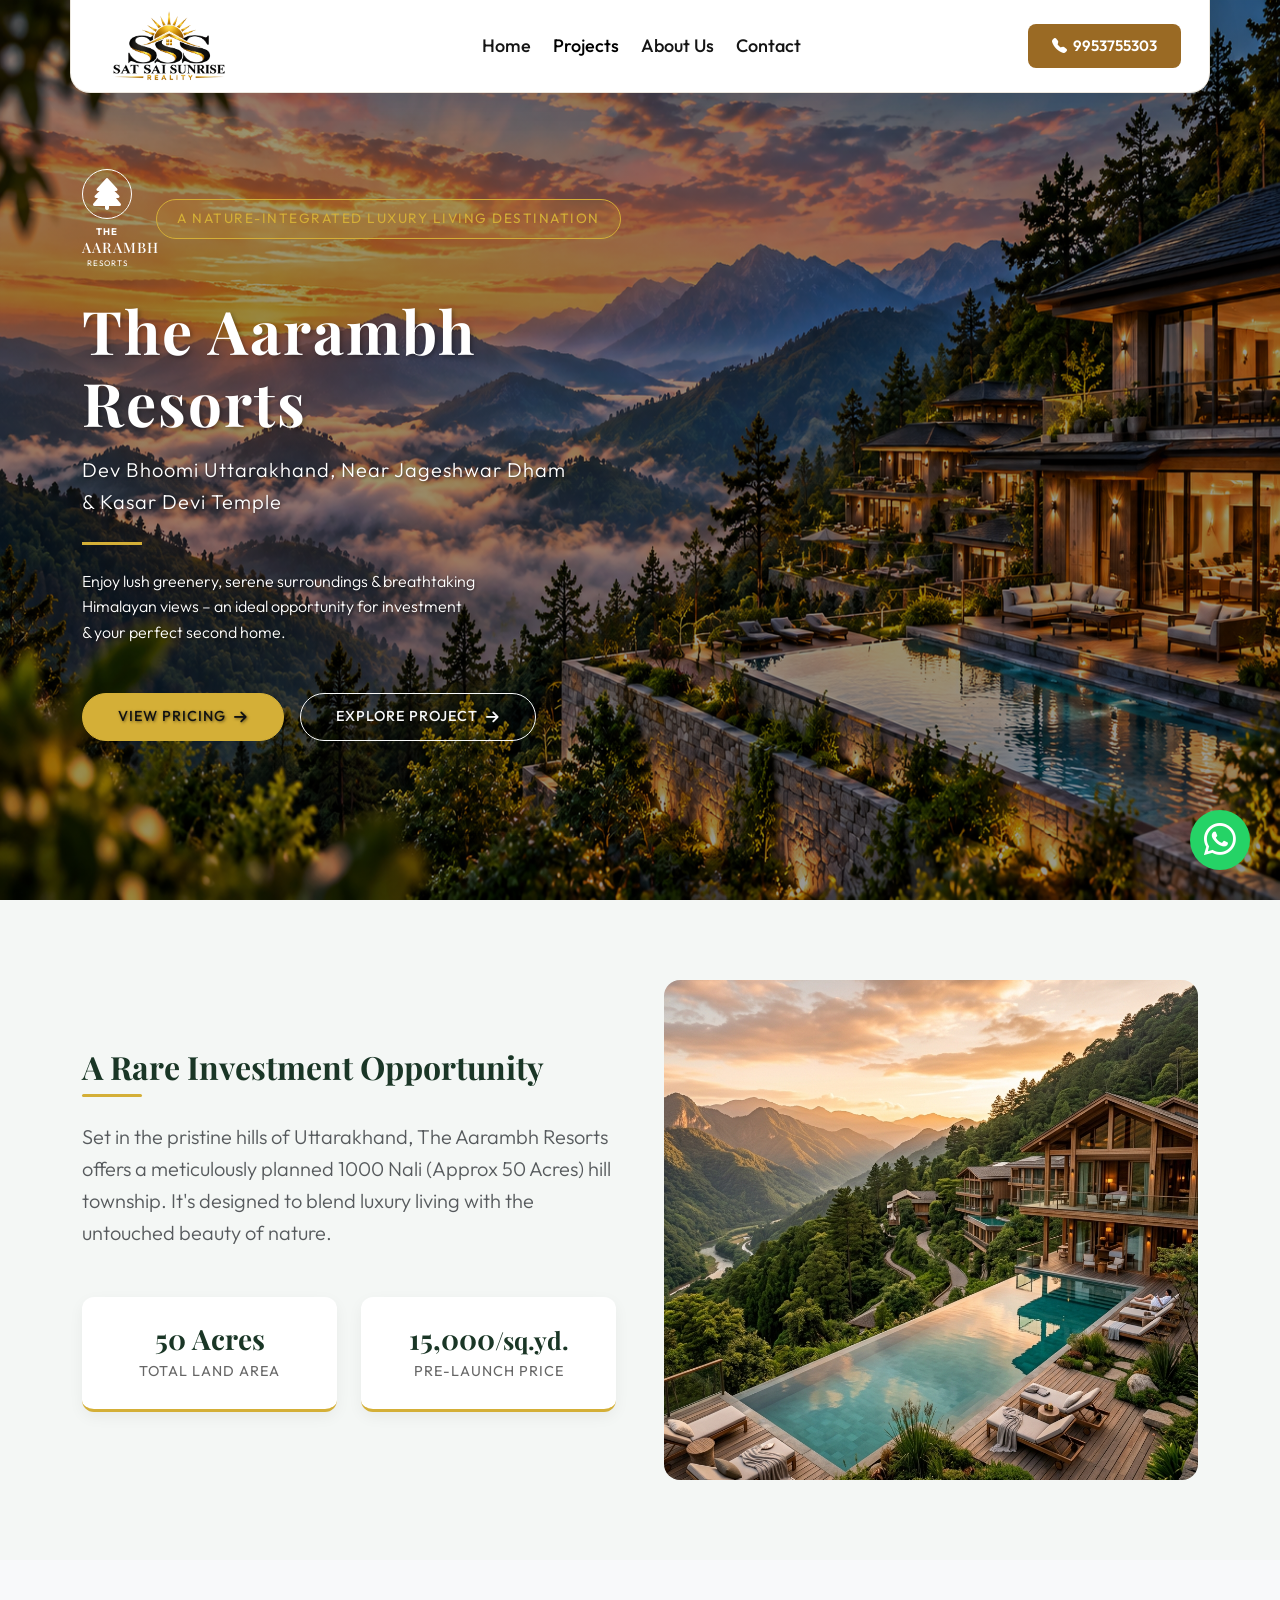
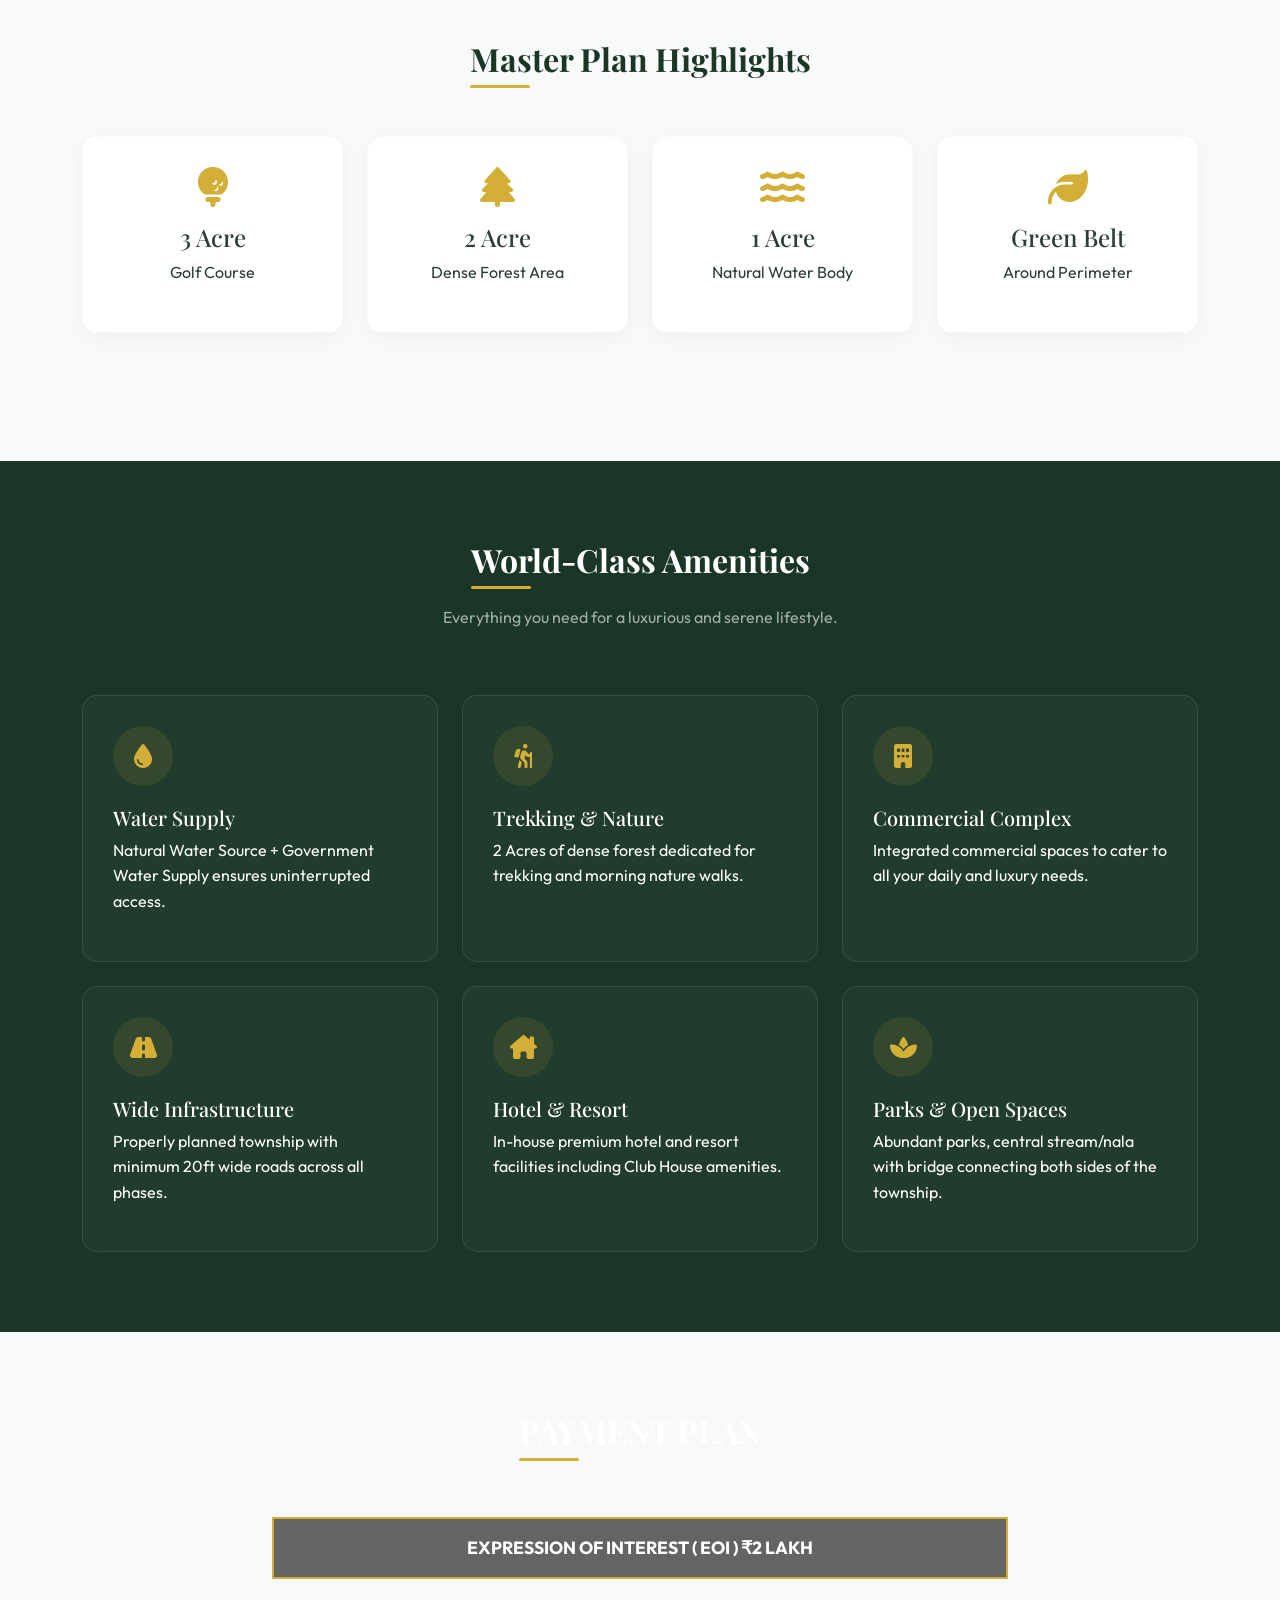
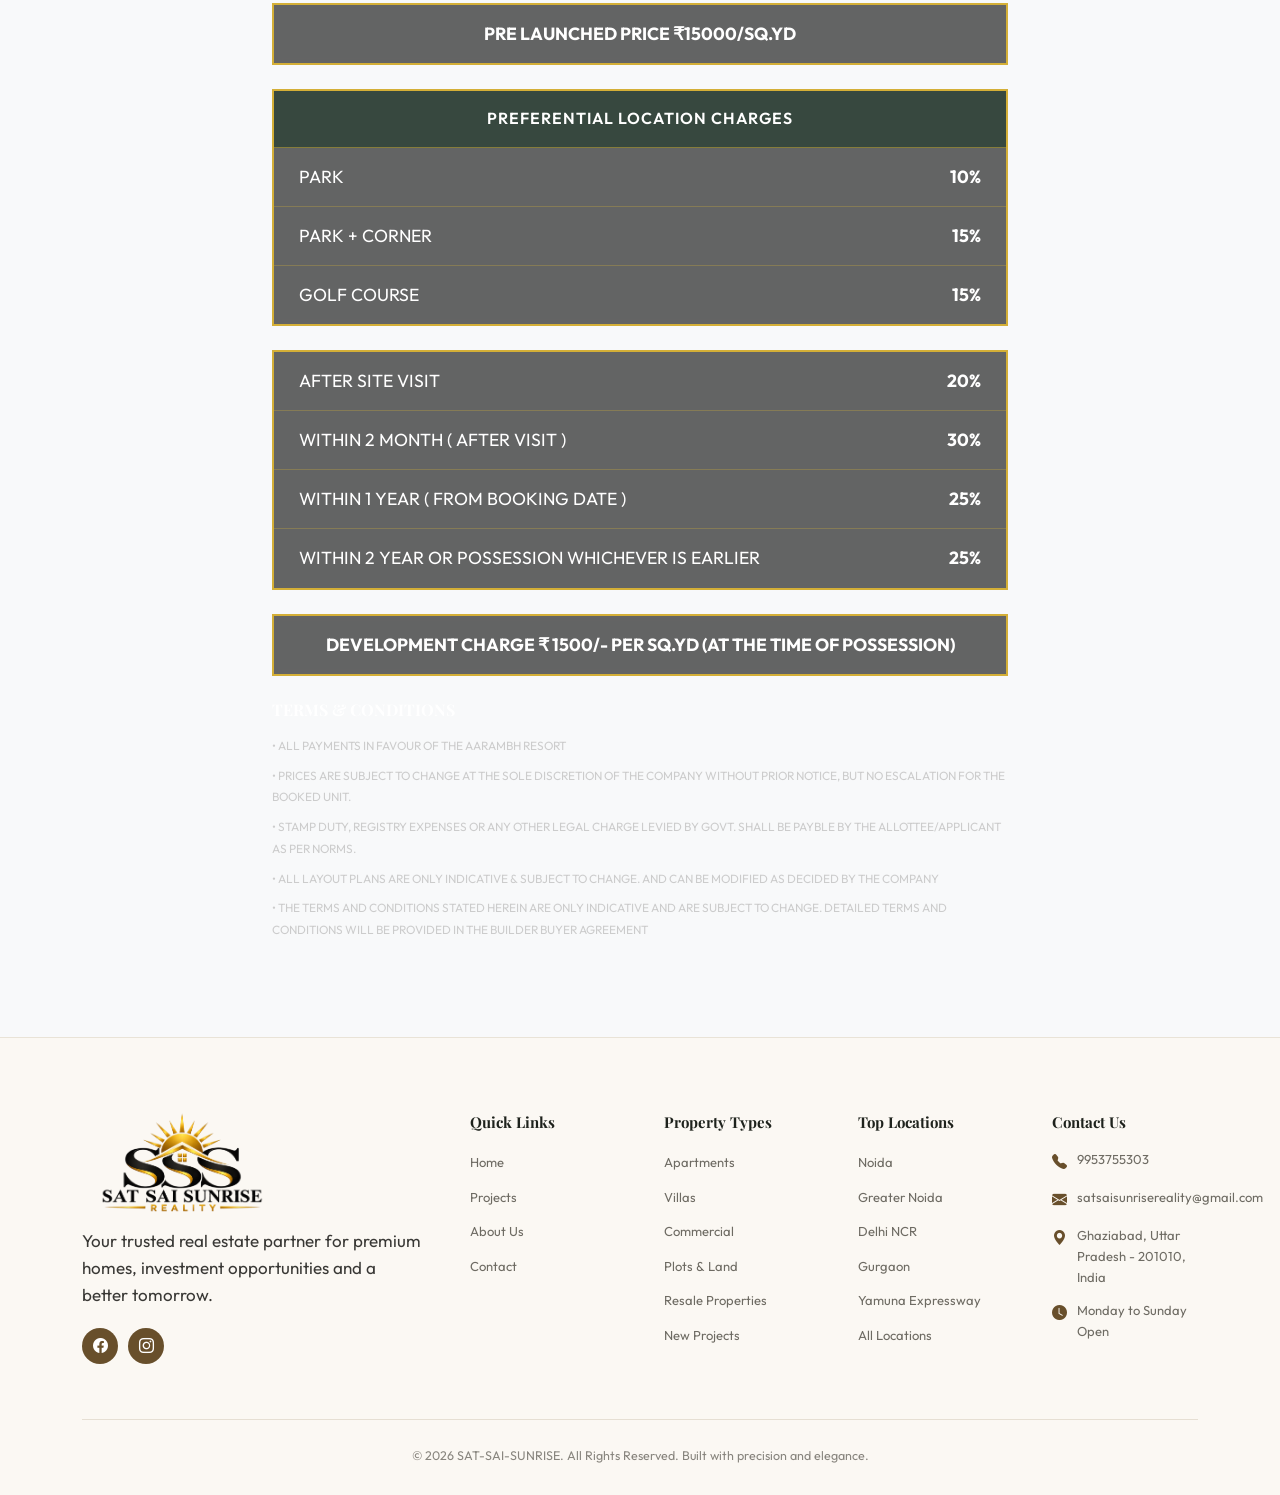
==== commit a1c68dd2: "Update hero section and responsive CSS" ====
--- a/Aarambh Resort/index.html
+++ b/Aarambh Resort/index.html
@@ -2,24 +2,24 @@
 <html lang="en">
 
 <head>
-    <meta charset="UTF-8">
-    <meta name="viewport" content="width=device-width, initial-scale=1.0">
-    <title>The Aarambh Resorts | Luxury Hill Township</title>
-    <meta name="description"
-        content="A rare investment opportunity in Dev Bhoomi Uttarakhand near Jageshwar Dham Temple & Kasar Devi Temple. Nature-integrated luxury living destination.">
-    <!-- Bootstrap CSS -->
-    <link href="https://cdn.jsdelivr.net/npm/bootstrap@5.3.2/dist/css/bootstrap.min.css" rel="stylesheet">
-    <!-- Bootstrap Icons -->
-    <link rel="stylesheet" href="https://cdn.jsdelivr.net/npm/bootstrap-icons@1.11.3/font/bootstrap-icons.min.css">
-    <!-- Custom CSS -->
-    <link rel="stylesheet" href="../css/style.css">
-    <link rel="stylesheet" href="style.css">
-    <!-- Google Fonts -->
-    <link
-        href="https://fonts.googleapis.com/css2?family=Playfair+Display:wght@400;500;600;700&family=Outfit:wght@300;400;500;600&display=swap"
-        rel="stylesheet">
-    <!-- Font Awesome -->
-    <link rel="stylesheet" href="https://cdnjs.cloudflare.com/ajax/libs/font-awesome/6.4.0/css/all.min.css">
+  <meta charset="UTF-8">
+  <meta name="viewport" content="width=device-width, initial-scale=1.0">
+  <title>The Aarambh Resorts | Luxury Hill Township</title>
+  <meta name="description"
+    content="A rare investment opportunity in Dev Bhoomi Uttarakhand near Jageshwar Dham Temple & Kasar Devi Temple. Nature-integrated luxury living destination.">
+  <!-- Bootstrap CSS -->
+  <link href="https://cdn.jsdelivr.net/npm/bootstrap@5.3.2/dist/css/bootstrap.min.css" rel="stylesheet">
+  <!-- Bootstrap Icons -->
+  <link rel="stylesheet" href="https://cdn.jsdelivr.net/npm/bootstrap-icons@1.11.3/font/bootstrap-icons.min.css">
+  <!-- Custom CSS -->
+  <link rel="stylesheet" href="../css/style.css">
+  <link rel="stylesheet" href="style.css">
+  <!-- Google Fonts -->
+  <link
+    href="https://fonts.googleapis.com/css2?family=Playfair+Display:wght@400;500;600;700&family=Outfit:wght@300;400;500;600&display=swap"
+    rel="stylesheet">
+  <!-- Font Awesome -->
+  <link rel="stylesheet" href="https://cdnjs.cloudflare.com/ajax/libs/font-awesome/6.4.0/css/all.min.css">
 </head>
 
 <body>
@@ -71,243 +71,248 @@
     </nav>
   </header>
 
-    <!-- Hero Section -->
-    <section id="home" class="hero-section text-white position-relative">
-        <!-- Main Content -->
-        <div class="container h-100 d-flex flex-column justify-content-center">
-            
-            <div class="d-flex align-items-center gap-4 mb-4">
-                <!-- Logo -->
-                <div class="hero-logo text-white">
-                    <i class="fa-solid fa-tree fs-2 d-block text-center" style="width: 50px; height: 50px; border: 1px solid #fff; border-radius: 50%; display: flex !important; align-items: center; justify-content: center; margin-bottom: 5px;"></i>
-                    <div class="text-center" style="width: 50px;">
-                        <small class="d-block" style="font-size: 0.6rem; font-weight: bold; letter-spacing: 1px;">THE</small>
-                        <h6 class="brand-text m-0" style="font-size: 0.9rem; letter-spacing: 1px;">AARAMBH</h6>
-                        <small class="d-block" style="font-size: 0.5rem; letter-spacing: 1px;">RESORTS</small>
-                    </div>
-                </div>
-
-                <div class="badge-premium" style="border: 1px solid var(--secondary-color); color: var(--secondary-color);">A NATURE-INTEGRATED LUXURY LIVING DESTINATION</div>
-            </div>
-
-            <div class="hero-text-content">
-                <h1 class="display-2 fw-bold mb-3 hero-title text-white">The Aarambh<br>Resorts</h1>
-                <p class="lead mb-4 hero-subtitle text-white">Dev Bhoomi Uttarakhand, Near Jageshwar Dham<br>& Kasar Devi Temple</p>
-                <div class="hero-divider"></div>
-                <p class="hero-desc mb-5 text-white">Enjoy lush greenery, serene surroundings & breathtaking<br>Himalayan views – an ideal opportunity for investment<br>& your perfect second home.</p>
-                <div class="d-flex gap-3">
-                    <a href="#investment" class="btn btn-gold btn-lg custom-btn rounded-pill d-flex align-items-center">VIEW PRICING <i class="fa-solid fa-arrow-right ms-2"></i></a>
-                    <a href="#overview" class="btn btn-outline-light btn-lg custom-btn outline rounded-pill d-flex align-items-center">EXPLORE PROJECT <i class="fa-solid fa-arrow-right ms-2"></i></a>
-                </div>
-            </div>
-        </div>
-    </section>
-
-    <!-- Overview Section -->
-    <section id="overview" class="py-6 bg-light-premium">
-        <div class="container">
-            <div class="row align-items-center g-5">
-                <div class="col-lg-6">
-                    <h2 class="section-title mb-4">A Rare Investment Opportunity</h2>
-                    <p class="text-muted mb-4 lead">Set in the pristine hills of Uttarakhand, The Aarambh Resorts offers
-                        a meticulously planned 1000 Nali (Approx 50 Acres) hill township. It's designed to blend luxury
-                        living with the untouched beauty of nature.</p>
-
-                    <div class="row g-4 mt-2">
-                        <div class="col-sm-6">
-                            <div class="stat-card">
-                                <h3>50 Acres</h3>
-                                <p>Total Land Area</p>
-                            </div>
-                        </div>
-                        <div class="col-sm-6">
-                            <div class="stat-card">
-                                <h3>15,000<small>/sq.yd.</small></h3>
-                                <p>Pre-Launch Price</p>
-                            </div>
-                        </div>
-                    </div>
-                </div>
-                <div class="col-lg-6">
-                    <div class="image-showcase rounded-4 shadow-premium overflow-hidden">
-                        <img src="images/luxury_resort_overview.jpg"
-                            class="img-fluid w-100" alt="Resort View" style="height: 500px; object-fit: cover;">
-                    </div>
-                </div>
-            </div>
-        </div>
-    </section>
-
-    <!-- Master Plan & Highlights -->
-    <section id="masterplan" class="py-6">
-        <div class="container text-center">
-            <h2 class="section-title mb-5">Master Plan Highlights</h2>
-            <div class="row g-4 justify-content-center mb-5">
-                <div class="col-lg-3 col-md-6">
-                    <div class="highlight-box">
-                        <i class="fa-solid fa-golf-ball-tee mb-3 icon-gold"></i>
-                        <h4>3 Acre</h4>
-                        <p>Golf Course</p>
-                    </div>
-                </div>
-                <div class="col-lg-3 col-md-6">
-                    <div class="highlight-box">
-                        <i class="fa-solid fa-tree mb-3 icon-gold"></i>
-                        <h4>2 Acre</h4>
-                        <p>Dense Forest Area</p>
-                    </div>
-                </div>
-                <div class="col-lg-3 col-md-6">
-                    <div class="highlight-box">
-                        <i class="fa-solid fa-water mb-3 icon-gold"></i>
-                        <h4>1 Acre</h4>
-                        <p>Natural Water Body</p>
-                    </div>
-                </div>
-                <div class="col-lg-3 col-md-6">
-                    <div class="highlight-box">
-                        <i class="fa-solid fa-leaf mb-3 icon-gold"></i>
-                        <h4>Green Belt</h4>
-                        <p>Around Perimeter</p>
-                    </div>
-                </div>
-            </div>
-        </div>
-    </section>
-
-    <!-- Amenities Section -->
-    <section id="amenities" class="py-6 bg-dark-premium text-white">
-        <div class="container">
-            <div class="row mb-5">
-                <div class="col-12 text-center">
-                    <h2 class="section-title title-light mb-3">World-Class Amenities</h2>
-                    <p class="text-light-muted">Everything you need for a luxurious and serene lifestyle.</p>
-                </div>
-            </div>
-            <div class="row g-4">
-                <div class="col-md-4">
-                    <div class="amenity-card">
-                        <div class="icon-circle"><i class="fa-solid fa-droplet"></i></div>
-                        <h5>Water Supply</h5>
-                        <p>Natural Water Source + Government Water Supply ensures uninterrupted access.</p>
-                    </div>
-                </div>
-                <div class="col-md-4">
-                    <div class="amenity-card">
-                        <div class="icon-circle"><i class="fa-solid fa-person-hiking"></i></div>
-                        <h5>Trekking & Nature</h5>
-                        <p>2 Acres of dense forest dedicated for trekking and morning nature walks.</p>
-                    </div>
-                </div>
-                <div class="col-md-4">
-                    <div class="amenity-card">
-                        <div class="icon-circle"><i class="fa-solid fa-building"></i></div>
-                        <h5>Commercial Complex</h5>
-                        <p>Integrated commercial spaces to cater to all your daily and luxury needs.</p>
-                    </div>
-                </div>
-                <div class="col-md-4">
-                    <div class="amenity-card">
-                        <div class="icon-circle"><i class="fa-solid fa-road"></i></div>
-                        <h5>Wide Infrastructure</h5>
-                        <p>Properly planned township with minimum 20ft wide roads across all phases.</p>
-                    </div>
-                </div>
-                <div class="col-md-4">
-                    <div class="amenity-card">
-                        <div class="icon-circle"><i class="fa-solid fa-house-chimney"></i></div>
-                        <h5>Hotel & Resort</h5>
-                        <p>In-house premium hotel and resort facilities including Club House amenities.</p>
-                    </div>
-                </div>
-                <div class="col-md-4">
-                    <div class="amenity-card">
-                        <div class="icon-circle"><i class="fa-solid fa-spa"></i></div>
-                        <h5>Parks & Open Spaces</h5>
-                        <p>Abundant parks, central stream/nala with bridge connecting both sides of the township.</p>
-                    </div>
-                </div>
-            </div>
-        </div>
-    </section>
-
-    <!-- Investment & Pricing -->
-    <section id="investment" class="py-6 payment-plan-section">
-        <div class="container">
-            <div class="text-center mb-5">
-                <h2 class="section-title title-light" style="text-transform: uppercase;">Payment Plan</h2>
-            </div>
-
-            <div class="row justify-content-center">
-                <div class="col-lg-8">
-                    <div class="payment-box">
-                        <div class="payment-row text-center text-uppercase fw-bold">
-                            Expression of Interest ( EOI ) ₹2 Lakh
-                        </div>
-                    </div>
-
-                    <div class="payment-box">
-                        <div class="payment-row text-center text-uppercase fw-bold">
-                            Pre Launched Price ₹15000/SQ.YD
-                        </div>
-                    </div>
-
-                    <div class="payment-box">
-                        <div class="payment-header">Preferential Location Charges</div>
-                        <div class="d-flex justify-content-between payment-row">
-                            <span class="text-uppercase">Park</span> <span class="fw-bold">10%</span>
-                        </div>
-                        <div class="d-flex justify-content-between payment-row">
-                            <span class="text-uppercase">Park + Corner</span> <span class="fw-bold">15%</span>
-                        </div>
-                        <div class="d-flex justify-content-between payment-row">
-                            <span class="text-uppercase">Golf Course</span> <span class="fw-bold">15%</span>
-                        </div>
-                    </div>
-
-                    <div class="payment-box">
-                        <div class="d-flex justify-content-between payment-row">
-                            <span class="text-uppercase">After Site Visit</span> <span class="fw-bold">20%</span>
-                        </div>
-                        <div class="d-flex justify-content-between payment-row">
-                            <span class="text-uppercase">Within 2 Month ( After Visit )</span> <span
-                                class="fw-bold">30%</span>
-                        </div>
-                        <div class="d-flex justify-content-between payment-row">
-                            <span class="text-uppercase">Within 1 Year ( From Booking Date )</span> <span
-                                class="fw-bold">25%</span>
-                        </div>
-                        <div class="d-flex justify-content-between payment-row">
-                            <span class="text-uppercase">Within 2 Year or Possession Whichever Is Earlier</span> <span
-                                class="fw-bold">25%</span>
-                        </div>
-                    </div>
-
-                    <div class="payment-box">
-                        <div class="payment-row text-center text-uppercase fw-bold">
-                            Development Charge ₹ 1500/- Per Sq.yd (At The Time Of Possession)
-                        </div>
-                    </div>
-
-                    <div class="payment-terms mt-4">
-                        <h6 class="text-white text-uppercase fw-bold mb-3">Terms & Conditions</h6>
-                        <ul class="list-unstyled ps-0">
-                            <li class="mb-2"><small>• ALL PAYMENTS IN FAVOUR OF THE AARAMBH RESORT</small></li>
-                            <li class="mb-2"><small>• PRICES ARE SUBJECT TO CHANGE AT THE SOLE DISCRETION OF THE COMPANY
-                                    WITHOUT PRIOR NOTICE, BUT NO ESCALATION FOR THE BOOKED UNIT.</small></li>
-                            <li class="mb-2"><small>• STAMP DUTY, REGISTRY EXPENSES OR ANY OTHER LEGAL CHARGE LEVIED BY
-                                    GOVT. SHALL BE PAYBLE BY THE ALLOTTEE/APPLICANT AS PER NORMS.</small></li>
-                            <li class="mb-2"><small>• ALL LAYOUT PLANS ARE ONLY INDICATIVE & SUBJECT TO CHANGE. AND CAN
-                                    BE MODIFIED AS DECIDED BY THE COMPANY</small></li>
-                            <li class="mb-2"><small>• THE TERMS AND CONDITIONS STATED HEREIN ARE ONLY INDICATIVE AND ARE
-                                    SUBJECT TO CHANGE. DETAILED TERMS AND CONDITIONS WILL BE PROVIDED IN THE BUILDER
-                                    BUYER AGREEMENT</small></li>
-                        </ul>
-                    </div>
-                </div>
-            </div>
-        </div>
-    </section>
+  <!-- Hero Section -->
+  <section id="home" class="hero-section text-white position-relative">
+    <!-- Main Content -->
+    <div class="container h-100 d-flex flex-column justify-content-center">
+
+      <div class="d-flex align-items-center gap-4 mb-4">
+        <!-- Logo -->
+        <div class="hero-logo text-white">
+          <i class="fa-solid fa-tree fs-2 d-block text-center"
+            style="width: 50px; height: 50px; border: 1px solid #fff; border-radius: 50%; display: flex !important; align-items: center; justify-content: center; margin-bottom: 5px;"></i>
+          <div class="text-center" style="width: 50px;">
+            <small class="d-block" style="font-size: 0.6rem; font-weight: bold; letter-spacing: 1px;">THE</small>
+            <h6 class="brand-text m-0" style="font-size: 0.9rem; letter-spacing: 1px;">AARAMBH</h6>
+            <small class="d-block" style="font-size: 0.5rem; letter-spacing: 1px;">RESORTS</small>
+          </div>
+        </div>
+
+        <div class="badge-premium" style="border: 1px solid var(--secondary-color); color: var(--secondary-color);">A
+          NATURE-INTEGRATED LUXURY LIVING DESTINATION</div>
+      </div>
+
+      <div class="hero-text-content">
+        <h1 class="display-2 fw-bold mb-3 hero-title text-white">The Aarambh<br>Resorts</h1>
+        <p class="lead mb-4 hero-subtitle text-white">Dev Bhoomi Uttarakhand, Near Jageshwar Dham<br>& Kasar Devi Temple
+        </p>
+        <div class="hero-divider"></div>
+        <p class="hero-desc mb-5 text-white">Enjoy lush greenery, serene surroundings & breathtaking<br>Himalayan views
+          – an ideal opportunity for investment<br>& your perfect second home.</p>
+        <div class="d-flex gap-3">
+          <a href="#investment" class="btn btn-gold btn-lg custom-btn rounded-pill d-flex align-items-center">VIEW
+            PRICING <i class="fa-solid fa-arrow-right ms-2"></i></a>
+          <a href="#overview"
+            class="btn btn-outline-light btn-lg custom-btn outline rounded-pill d-flex align-items-center">EXPLORE
+            PROJECT <i class="fa-solid fa-arrow-right ms-2"></i></a>
+        </div>
+      </div>
+    </div>
+  </section>
+
+  <!-- Overview Section -->
+  <section id="overview" class="py-6 bg-light-premium">
+    <div class="container">
+      <div class="row align-items-center g-5">
+        <div class="col-lg-6">
+          <h2 class="section-title mb-4">A Rare Investment Opportunity</h2>
+          <p class="text-muted mb-4 lead">Set in the pristine hills of Uttarakhand, The Aarambh Resorts offers
+            a meticulously planned 1000 Nali (Approx 50 Acres) hill township. It's designed to blend luxury
+            living with the untouched beauty of nature.</p>
+
+          <div class="row g-4 mt-2">
+            <div class="col-sm-6">
+              <div class="stat-card">
+                <h3>50 Acres</h3>
+                <p>Total Land Area</p>
+              </div>
+            </div>
+            <div class="col-sm-6">
+              <div class="stat-card">
+                <h3>15,000<small>/sq.yd.</small></h3>
+                <p>Pre-Launch Price</p>
+              </div>
+            </div>
+          </div>
+        </div>
+        <div class="col-lg-6">
+          <div class="image-showcase rounded-4 shadow-premium overflow-hidden">
+            <img src="images/luxury_resort_overview.jpg" class="img-fluid w-100" alt="Resort View"
+              style="height: 500px; object-fit: cover;">
+          </div>
+        </div>
+      </div>
+    </div>
+  </section>
+
+  <!-- Master Plan & Highlights -->
+  <section id="masterplan" class="py-6">
+    <div class="container text-center">
+      <h2 class="section-title mb-5">Master Plan Highlights</h2>
+      <div class="row g-4 justify-content-center mb-5">
+        <div class="col-lg-3 col-md-6">
+          <div class="highlight-box">
+            <i class="fa-solid fa-golf-ball-tee mb-3 icon-gold"></i>
+            <h4>3 Acre</h4>
+            <p>Golf Course</p>
+          </div>
+        </div>
+        <div class="col-lg-3 col-md-6">
+          <div class="highlight-box">
+            <i class="fa-solid fa-tree mb-3 icon-gold"></i>
+            <h4>2 Acre</h4>
+            <p>Dense Forest Area</p>
+          </div>
+        </div>
+        <div class="col-lg-3 col-md-6">
+          <div class="highlight-box">
+            <i class="fa-solid fa-water mb-3 icon-gold"></i>
+            <h4>1 Acre</h4>
+            <p>Natural Water Body</p>
+          </div>
+        </div>
+        <div class="col-lg-3 col-md-6">
+          <div class="highlight-box">
+            <i class="fa-solid fa-leaf mb-3 icon-gold"></i>
+            <h4>Green Belt</h4>
+            <p>Around Perimeter</p>
+          </div>
+        </div>
+      </div>
+    </div>
+  </section>
+
+  <!-- Amenities Section -->
+  <section id="amenities" class="py-6 bg-dark-premium text-white">
+    <div class="container">
+      <div class="row mb-5">
+        <div class="col-12 text-center">
+          <h2 class="section-title title-light mb-3">World-Class Amenities</h2>
+          <p class="text-light-muted">Everything you need for a luxurious and serene lifestyle.</p>
+        </div>
+      </div>
+      <div class="row g-4">
+        <div class="col-md-4">
+          <div class="amenity-card">
+            <div class="icon-circle"><i class="fa-solid fa-droplet"></i></div>
+            <h5>Water Supply</h5>
+            <p>Natural Water Source + Government Water Supply ensures uninterrupted access.</p>
+          </div>
+        </div>
+        <div class="col-md-4">
+          <div class="amenity-card">
+            <div class="icon-circle"><i class="fa-solid fa-person-hiking"></i></div>
+            <h5>Trekking & Nature</h5>
+            <p>2 Acres of dense forest dedicated for trekking and morning nature walks.</p>
+          </div>
+        </div>
+        <div class="col-md-4">
+          <div class="amenity-card">
+            <div class="icon-circle"><i class="fa-solid fa-building"></i></div>
+            <h5>Commercial Complex</h5>
+            <p>Integrated commercial spaces to cater to all your daily and luxury needs.</p>
+          </div>
+        </div>
+        <div class="col-md-4">
+          <div class="amenity-card">
+            <div class="icon-circle"><i class="fa-solid fa-road"></i></div>
+            <h5>Wide Infrastructure</h5>
+            <p>Properly planned township with minimum 20ft wide roads across all phases.</p>
+          </div>
+        </div>
+        <div class="col-md-4">
+          <div class="amenity-card">
+            <div class="icon-circle"><i class="fa-solid fa-house-chimney"></i></div>
+            <h5>Hotel & Resort</h5>
+            <p>In-house premium hotel and resort facilities including Club House amenities.</p>
+          </div>
+        </div>
+        <div class="col-md-4">
+          <div class="amenity-card">
+            <div class="icon-circle"><i class="fa-solid fa-spa"></i></div>
+            <h5>Parks & Open Spaces</h5>
+            <p>Abundant parks, central stream/nala with bridge connecting both sides of the township.</p>
+          </div>
+        </div>
+      </div>
+    </div>
+  </section>
+
+  <!-- Investment & Pricing -->
+  <section id="investment" class="py-6 payment-plan-section">
+    <div class="container">
+      <div class="text-center mb-5">
+        <h2 class="section-title title-light" style="text-transform: uppercase;">Payment Plan</h2>
+      </div>
+
+      <div class="row justify-content-center">
+        <div class="col-lg-8">
+          <div class="payment-box">
+            <div class="payment-row text-center text-uppercase fw-bold">
+              Expression of Interest ( EOI ) ₹2 Lakh
+            </div>
+          </div>
+
+          <div class="payment-box">
+            <div class="payment-row text-center text-uppercase fw-bold">
+              Pre Launched Price ₹15000/SQ.YD
+            </div>
+          </div>
+
+          <div class="payment-box">
+            <div class="payment-header">Preferential Location Charges</div>
+            <div class="d-flex justify-content-between payment-row">
+              <span class="text-uppercase">Park</span> <span class="fw-bold">10%</span>
+            </div>
+            <div class="d-flex justify-content-between payment-row">
+              <span class="text-uppercase">Park + Corner</span> <span class="fw-bold">15%</span>
+            </div>
+            <div class="d-flex justify-content-between payment-row">
+              <span class="text-uppercase">Golf Course</span> <span class="fw-bold">15%</span>
+            </div>
+          </div>
+
+          <div class="payment-box">
+            <div class="d-flex justify-content-between payment-row">
+              <span class="text-uppercase">After Site Visit</span> <span class="fw-bold">20%</span>
+            </div>
+            <div class="d-flex justify-content-between payment-row">
+              <span class="text-uppercase">Within 2 Month ( After Visit )</span> <span class="fw-bold">30%</span>
+            </div>
+            <div class="d-flex justify-content-between payment-row">
+              <span class="text-uppercase">Within 1 Year ( From Booking Date )</span> <span class="fw-bold">25%</span>
+            </div>
+            <div class="d-flex justify-content-between payment-row">
+              <span class="text-uppercase">Within 2 Year or Possession Whichever Is Earlier</span> <span
+                class="fw-bold">25%</span>
+            </div>
+          </div>
+
+          <div class="payment-box">
+            <div class="payment-row text-center text-uppercase fw-bold">
+              Development Charge ₹ 1500/- Per Sq.yd (At The Time Of Possession)
+            </div>
+          </div>
+
+          <div class="payment-terms mt-4">
+            <h6 class="text-white text-uppercase fw-bold mb-3">Terms & Conditions</h6>
+            <ul class="list-unstyled ps-0">
+              <li class="mb-2"><small>• ALL PAYMENTS IN FAVOUR OF THE AARAMBH RESORT</small></li>
+              <li class="mb-2"><small>• PRICES ARE SUBJECT TO CHANGE AT THE SOLE DISCRETION OF THE COMPANY
+                  WITHOUT PRIOR NOTICE, BUT NO ESCALATION FOR THE BOOKED UNIT.</small></li>
+              <li class="mb-2"><small>• STAMP DUTY, REGISTRY EXPENSES OR ANY OTHER LEGAL CHARGE LEVIED BY
+                  GOVT. SHALL BE PAYBLE BY THE ALLOTTEE/APPLICANT AS PER NORMS.</small></li>
+              <li class="mb-2"><small>• ALL LAYOUT PLANS ARE ONLY INDICATIVE & SUBJECT TO CHANGE. AND CAN
+                  BE MODIFIED AS DECIDED BY THE COMPANY</small></li>
+              <li class="mb-2"><small>• THE TERMS AND CONDITIONS STATED HEREIN ARE ONLY INDICATIVE AND ARE
+                  SUBJECT TO CHANGE. DETAILED TERMS AND CONDITIONS WILL BE PROVIDED IN THE BUILDER
+                  BUYER AGREEMENT</small></li>
+            </ul>
+          </div>
+        </div>
+      </div>
+    </div>
+  </section>
 
 
 
@@ -341,7 +346,7 @@
         <div class="col-lg-2 col-md-3 col-6">
           <h4 class="footer-col-title">Quick Links</h4>
           <ul class="footer-links-list">
-            <li><a href="../index.html#home">Home</a></li>
+            <li><a href="../index.html">Home</a></li>
             <li><a href="../projects.html">Projects</a></li>
             <li><a href="../about.html">About Us</a></li>
             <li><a href="../contact.html">Contact</a></li>
@@ -388,7 +393,7 @@
             </li>
             <li>
               <i class="bi bi-geo-alt-fill"></i>
-              <span>Noida, Uttar Pradesh, India</span>
+              <span>Ghaziabad, Uttar Pradesh - 201010, India</span>
             </li>
             <li>
               <i class="bi bi-clock-fill"></i>
@@ -404,9 +409,14 @@
     </div>
   </footer>
 
-    <!-- Scripts -->
-    <script src="https://cdn.jsdelivr.net/npm/bootstrap@5.3.2/dist/js/bootstrap.bundle.min.js"></script>
-    <script src="script.js"></script>
+  <!-- WhatsApp Floating Button -->
+  <a href="https://wa.me/919953755303" target="_blank" class="whatsapp-float" aria-label="Chat on WhatsApp">
+    <i class="bi bi-whatsapp"></i>
+  </a>
+
+  <!-- Scripts -->
+  <script src="https://cdn.jsdelivr.net/npm/bootstrap@5.3.2/dist/js/bootstrap.bundle.min.js"></script>
+  <script src="script.js"></script>
 </body>
 
 </html>
--- a/css/style.css
+++ b/css/style.css
@@ -310,28 +310,33 @@
 
 .hero-content {
     max-width: 620px;
+    width: 100%;
 }
 
 .hero-title {
     font-family: "Playfair Display", serif;
-    font-size: 58px;
-    line-height: 1.15;
+    font-size: clamp(32px, 5.5vw, 60px);
+    line-height: 1.2;
     font-weight: 700;
     color: var(--dark);
-    margin-bottom: 18px;
+    margin-bottom: 20px;
+    word-wrap: break-word;
 }
 
 .hero-title span {
     color: var(--primary);
     font-weight: 700;
+    display: inline-block;
 }
 
 .hero-description {
-    max-width: 540px;
-    font-size: 15px;
+    max-width: 580px;
+    width: 100%;
+    font-size: clamp(14px, 1.4vw, 18px);
+    font-weight: 450;
     line-height: 1.75;
-    color: #4b4e47;
-    margin-bottom: 22px;
+    color: #505150;
+    margin-bottom: 24px;
 }
 
 /* Hero Features with Dividers */
@@ -339,13 +344,14 @@
     display: flex;
     align-items: center;
     gap: 16px;
+    flex-wrap: wrap;
 }
 
 .hero-feature {
     display: flex;
     align-items: center;
     gap: 8px;
-    font-size: 15px;
+    font-size: 16px;
     font-weight: 600;
     color: var(--dark);
 }
@@ -359,6 +365,63 @@
     color: #d2ccc0;
     font-size: 15px;
     user-select: none;
+}
+
+/* Responsive Scaling for Hero Section */
+@media (max-width: 991px) {
+    .hero-content {
+        max-width: 100%;
+    }
+
+    .hero-title {
+        font-size: clamp(34px, 5.2vw, 48px);
+        margin-bottom: 16px;
+    }
+
+    .hero-description {
+        font-size: 16px;
+        line-height: 1.65;
+        max-width: 100%;
+        margin-bottom: 20px;
+    }
+}
+
+@media (max-width: 767px) {
+    .hero-title {
+        font-size: clamp(28px, 6.5vw, 36px);
+        line-height: 1.25;
+    }
+
+    .hero-description {
+        font-size: 14.5px;
+        line-height: 1.6;
+    }
+
+    .hero-features {
+        gap: 10px 14px;
+    }
+}
+
+@media (max-width: 480px) {
+    .hero-title {
+        font-size: 26px;
+        line-height: 1.25;
+    }
+
+    .hero-description {
+        font-size: 13.5px;
+        line-height: 1.55;
+    }
+
+    .feature-divider {
+        display: none;
+    }
+
+    .hero-features {
+        flex-direction: column;
+        align-items: flex-start;
+        gap: 8px;
+    }
 }
 
 /* Hero Marquee for Logos */
@@ -1536,4 +1599,43 @@
     font-size: 12.5px;
     color: #88857e;
     margin: 0;
+}
+
+/* =========================================================
+   GLOBAL FLOATING WHATSAPP BUTTON
+========================================================= */
+.whatsapp-float {
+    position: fixed;
+    bottom: 30px;
+    right: 30px;
+    background: #25d366;
+    color: #ffffff !important;
+    border-radius: 50%;
+    width: 60px;
+    height: 60px;
+    display: flex;
+    align-items: center;
+    justify-content: center;
+    font-size: 32px;
+    box-shadow: 0 5px 15px rgba(0, 0, 0, 0.2);
+    z-index: 9999;
+    text-decoration: none;
+    transition: transform 0.3s ease, box-shadow 0.3s ease, background 0.3s ease;
+}
+
+.whatsapp-float:hover {
+    transform: scale(1.1);
+    color: #ffffff !important;
+    background: #20ba59;
+    box-shadow: 0 8px 20px rgba(37, 211, 102, 0.5);
+}
+
+@media (max-width: 576px) {
+    .whatsapp-float {
+        bottom: 20px;
+        right: 20px;
+        width: 52px;
+        height: 52px;
+        font-size: 28px;
+    }
 }
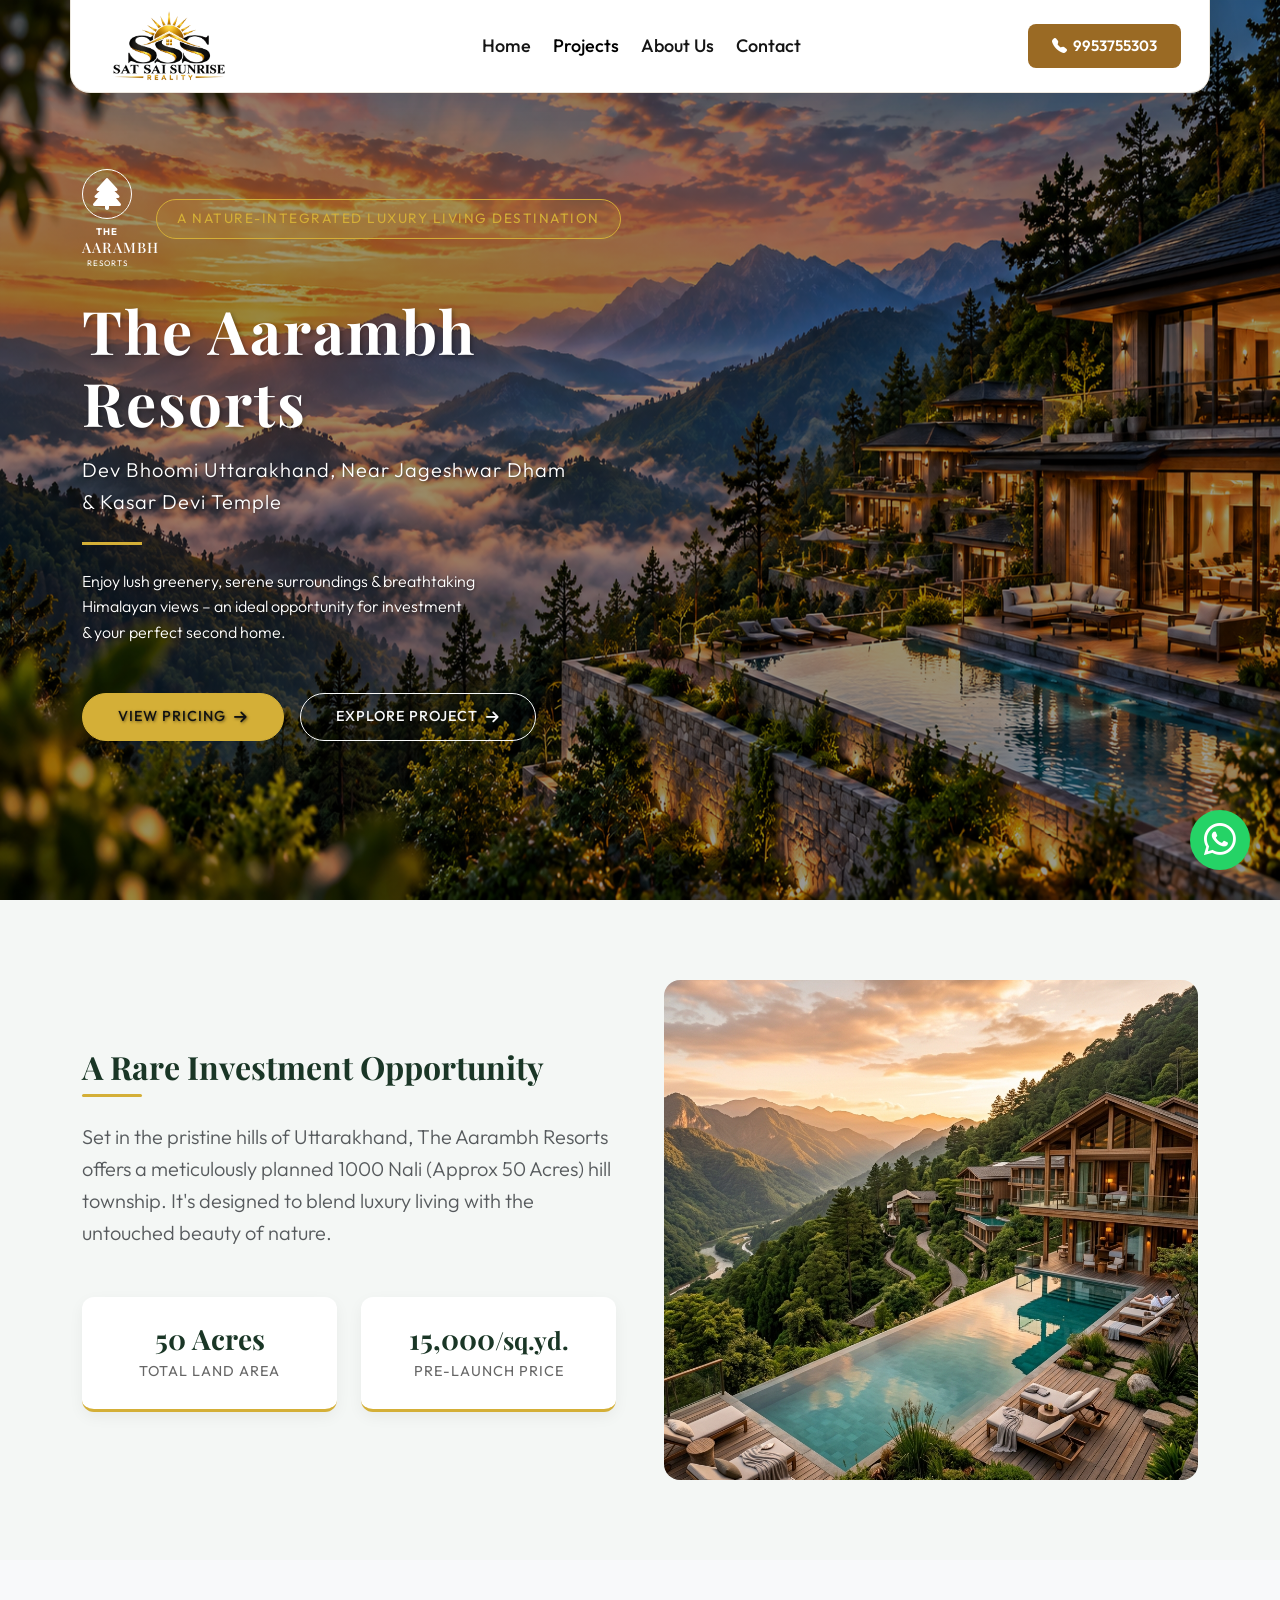
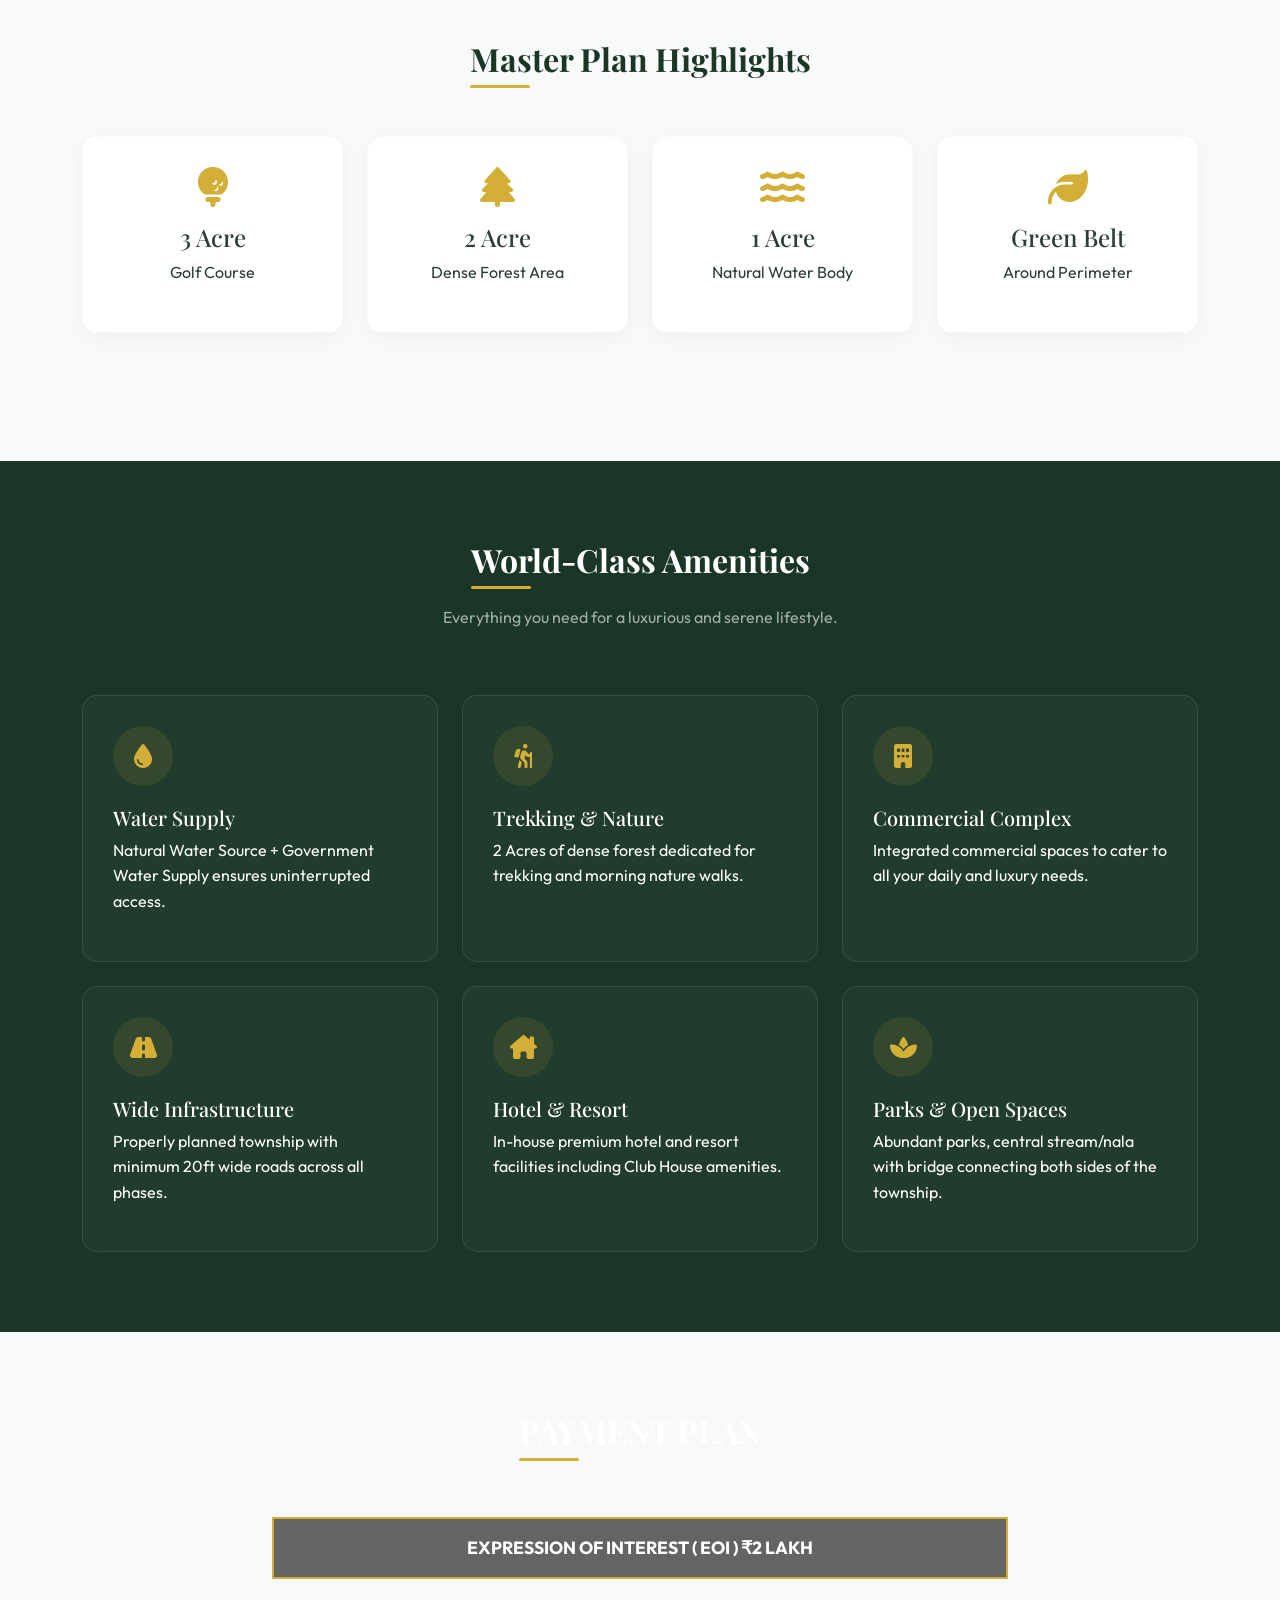
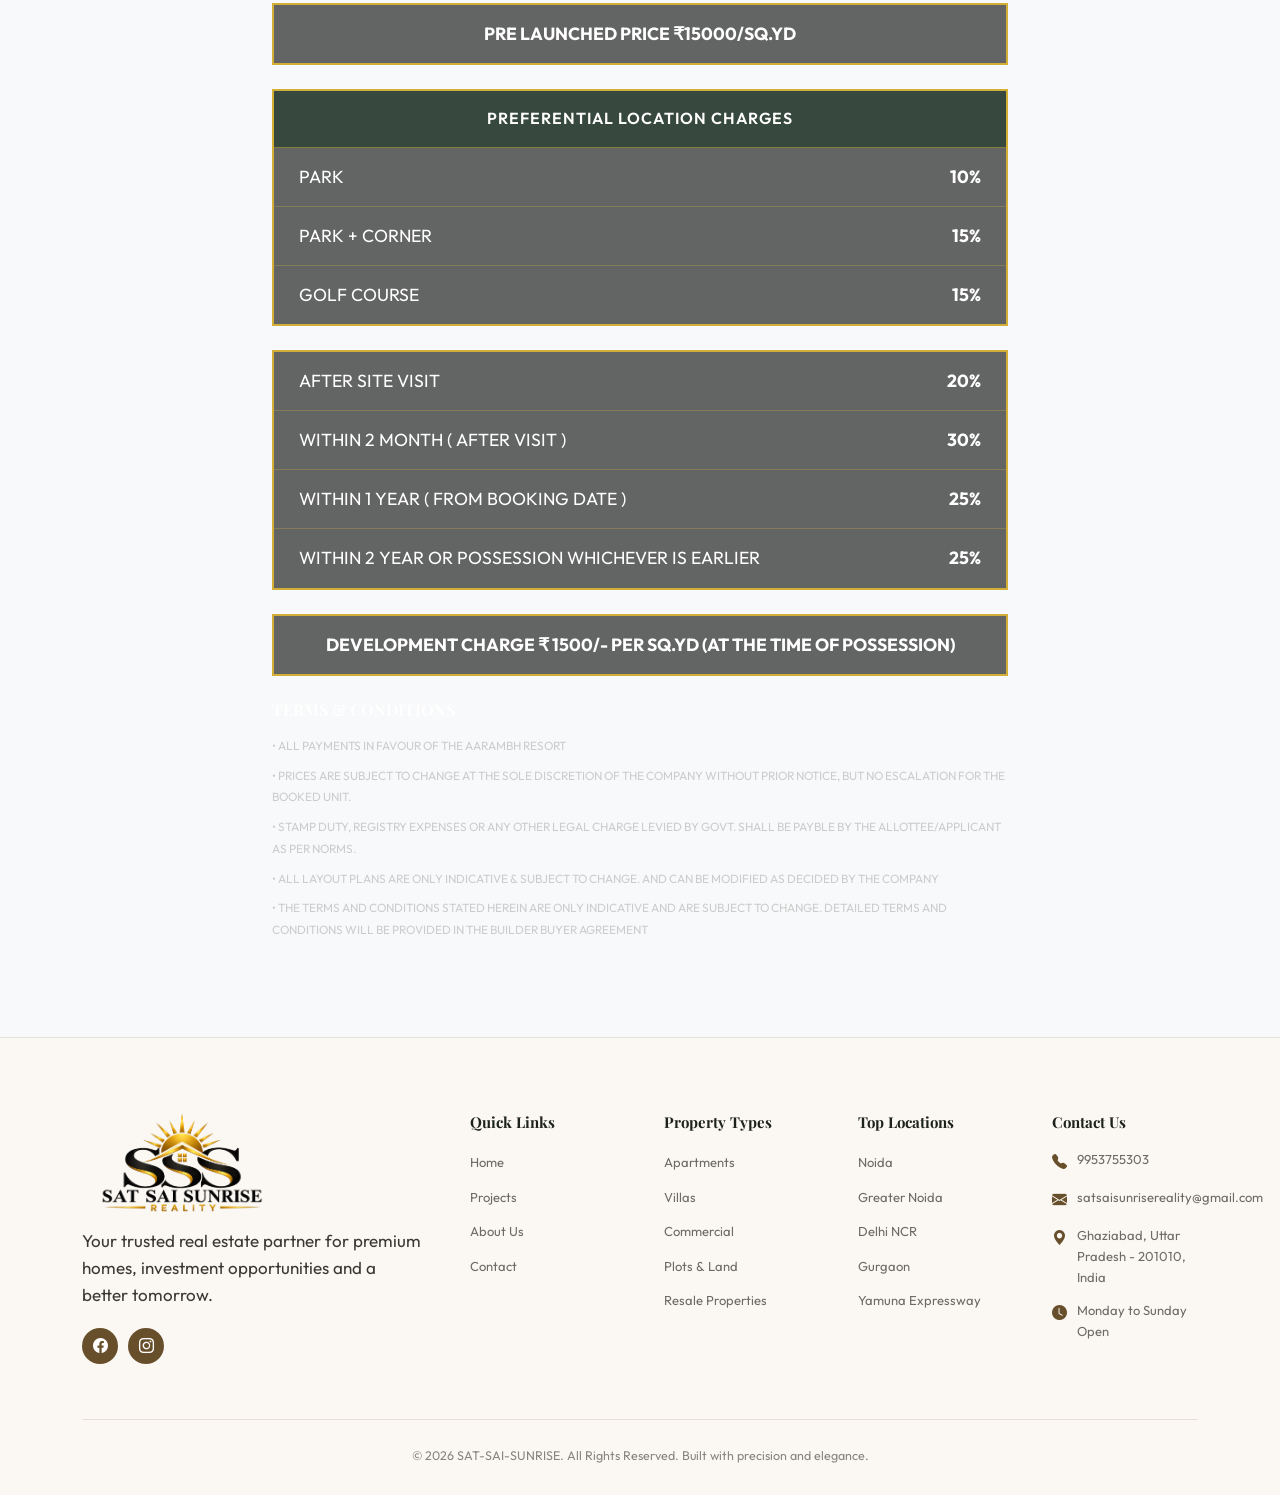
==== commit df08ab59: "correction in the pages" ====
--- a/Aarambh Resort/index.html
+++ b/Aarambh Resort/index.html
@@ -362,7 +362,6 @@
             <li><span>Commercial</span></li>
             <li><span>Plots &amp; Land</span></li>
             <li><span>Resale Properties</span></li>
-            <li><span>New Projects</span></li>
           </ul>
         </div>
 
@@ -375,7 +374,6 @@
             <li><span>Delhi NCR</span></li>
             <li><span>Gurgaon</span></li>
             <li><span>Yamuna Expressway</span></li>
-            <li><span>All Locations</span></li>
           </ul>
         </div>
 
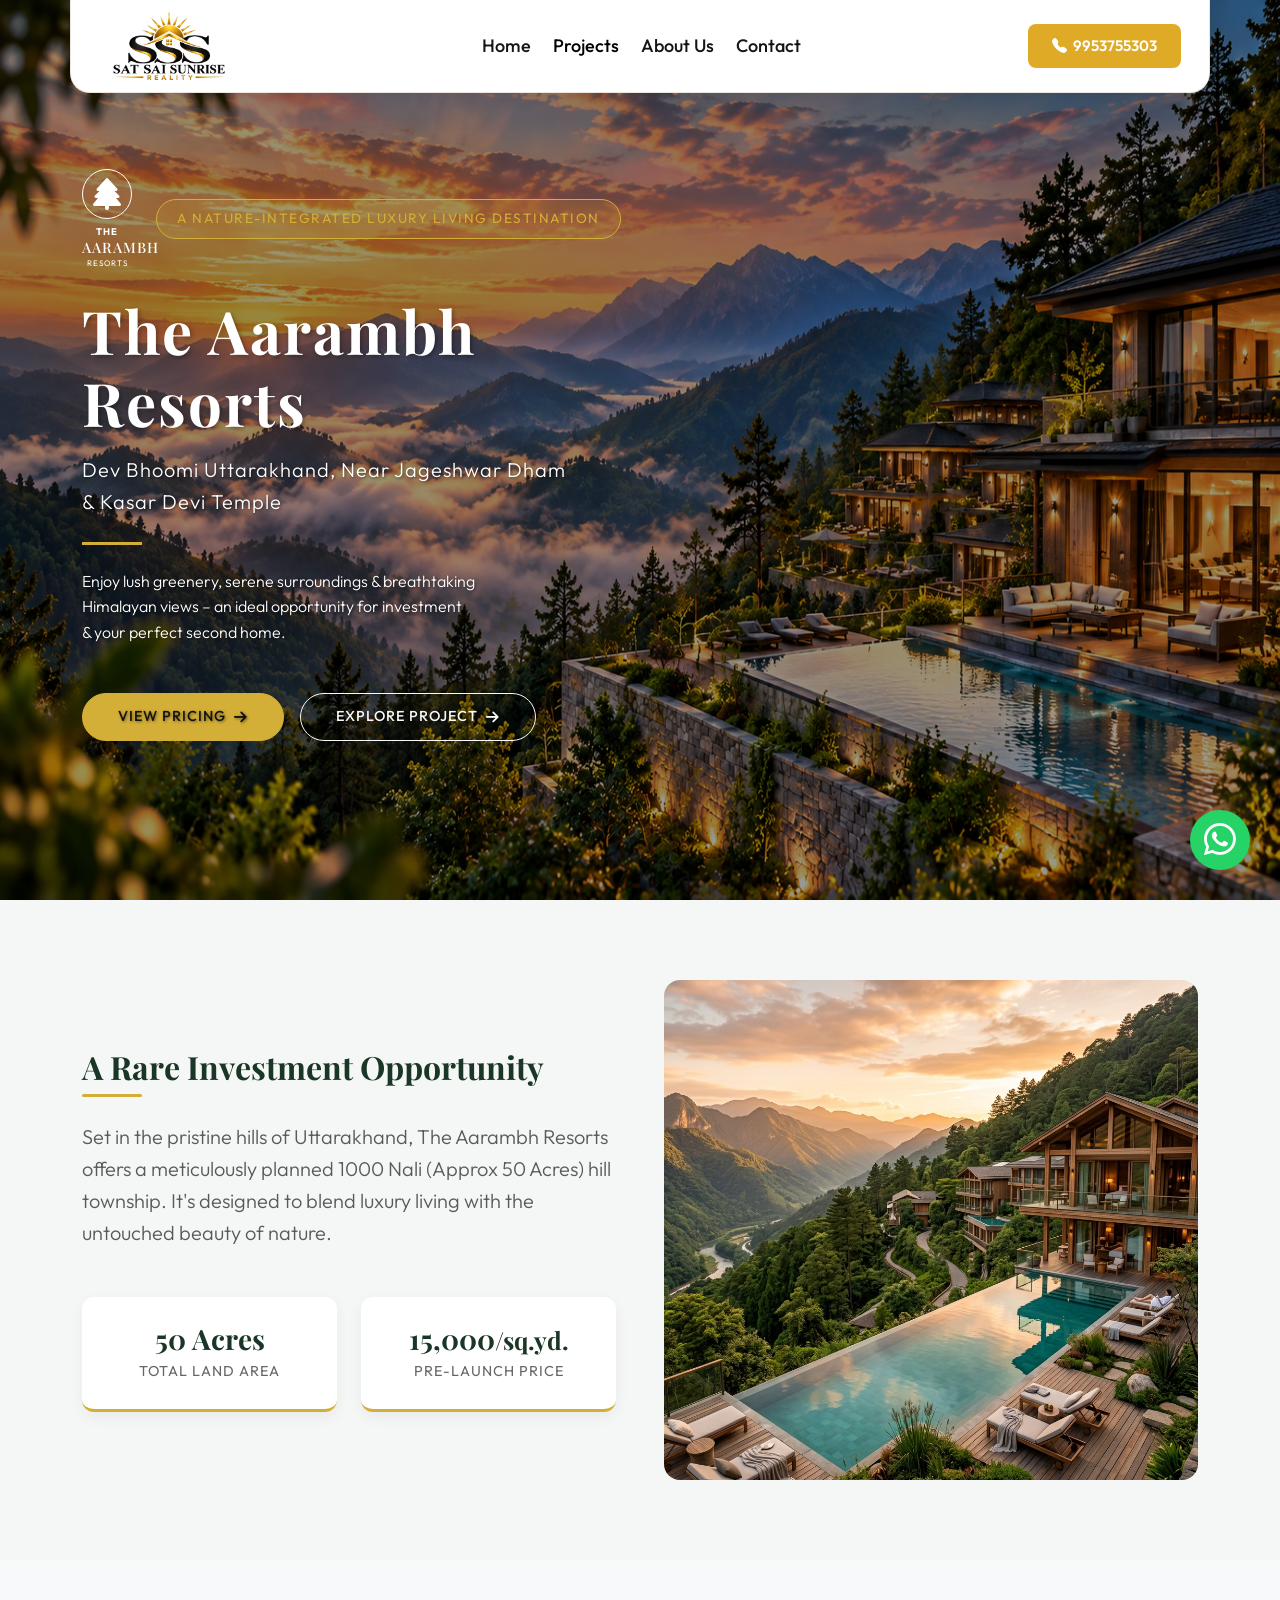
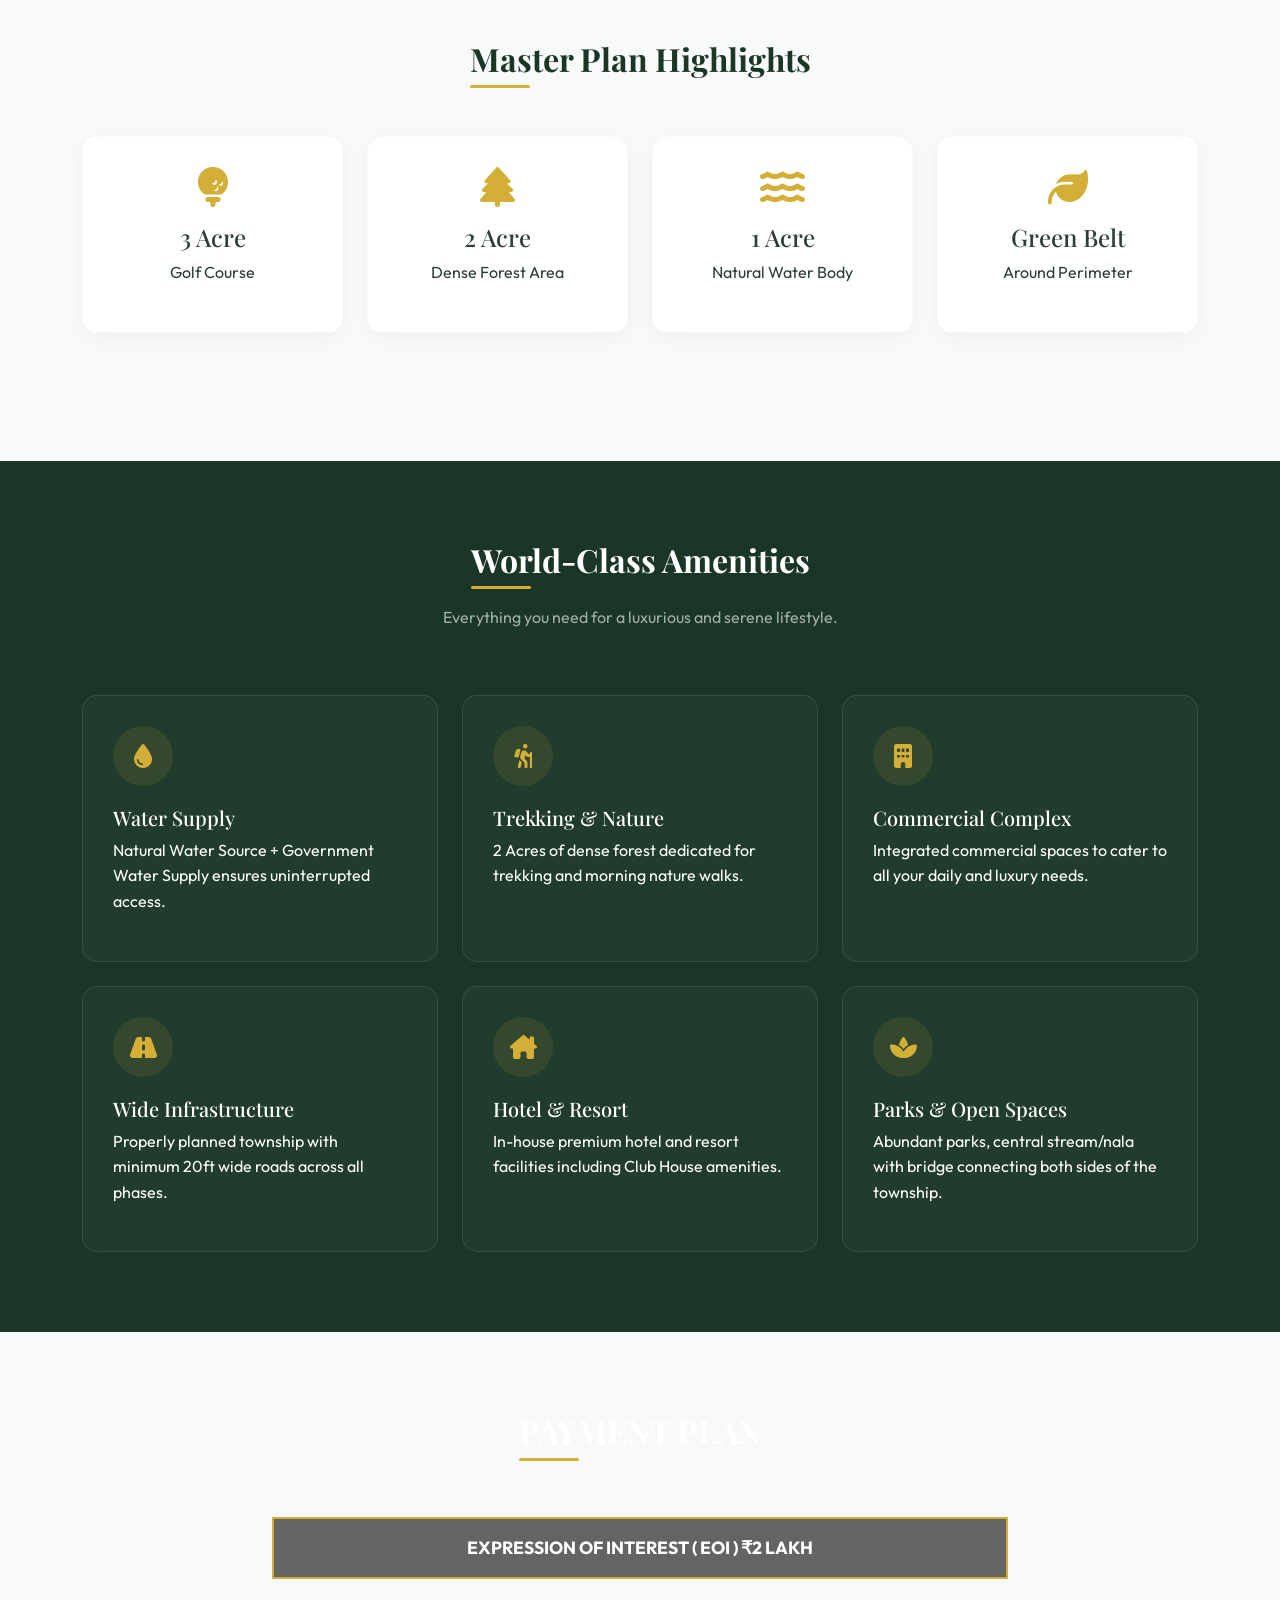
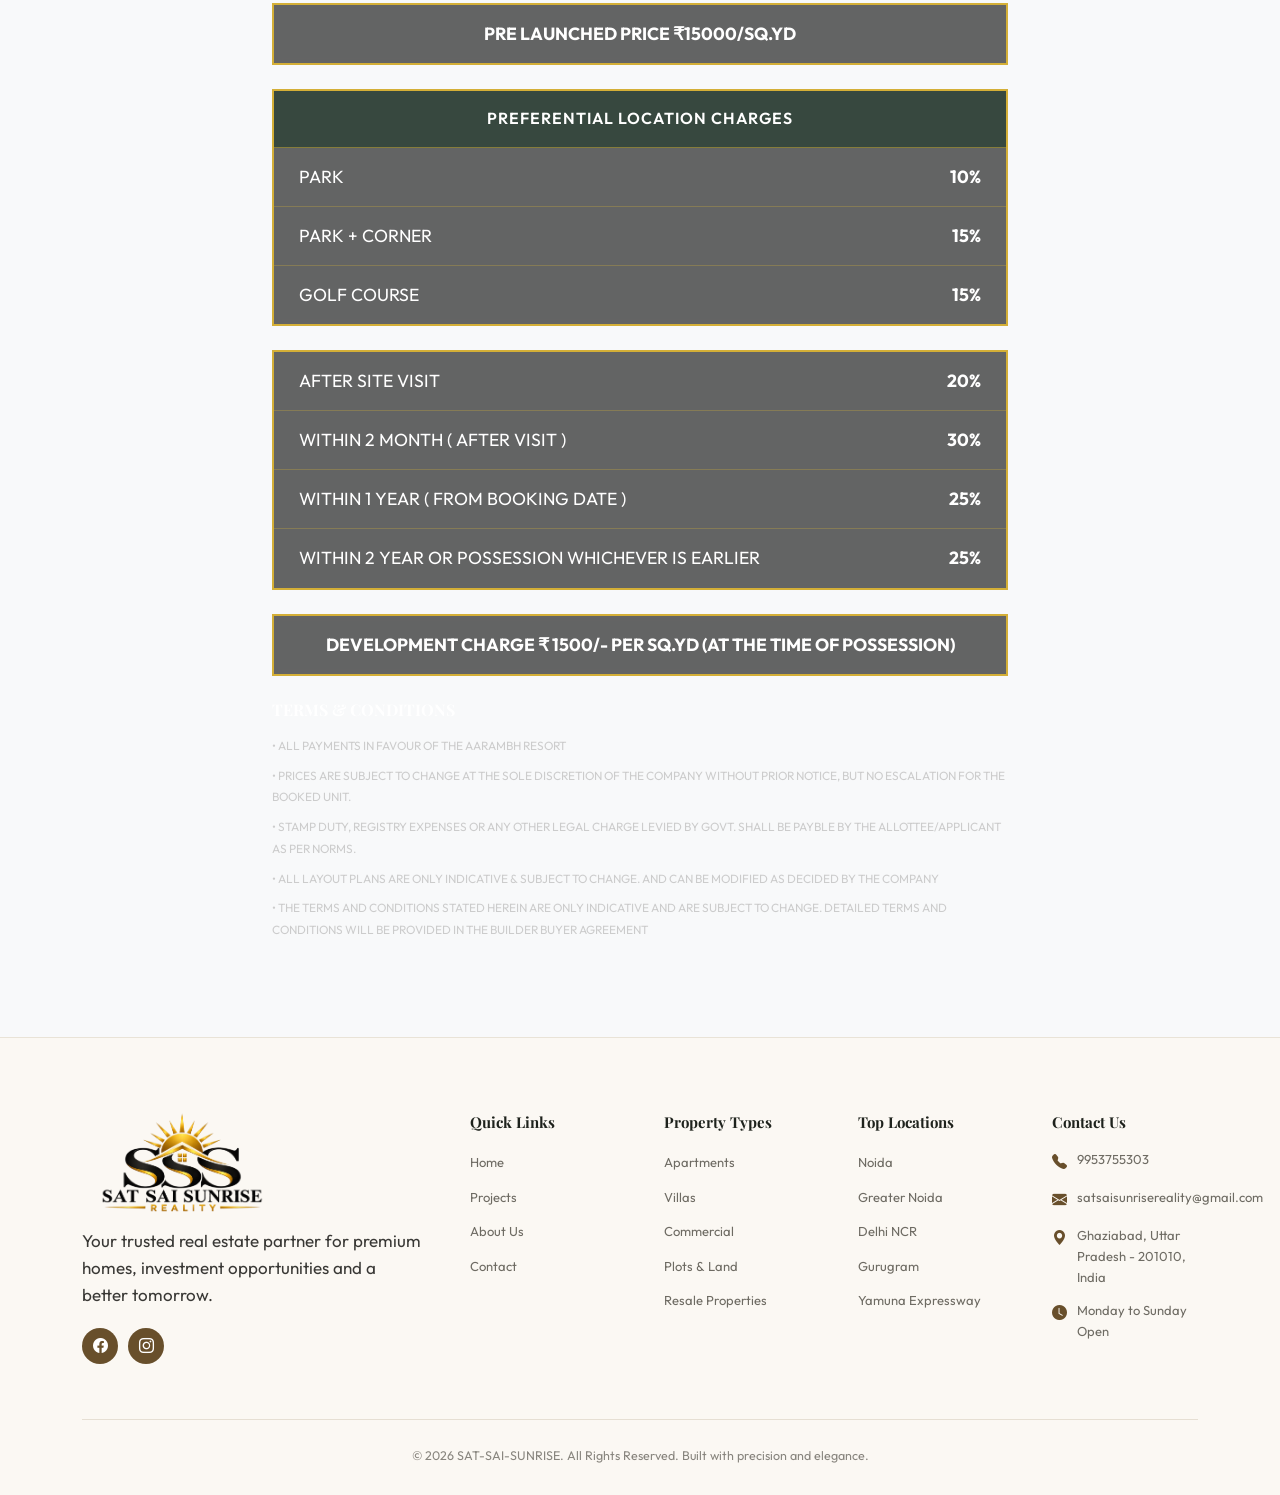
==== commit 696fde34: "change the color of this website" ====
--- a/Aarambh Resort/index.html
+++ b/Aarambh Resort/index.html
@@ -372,7 +372,7 @@
             <li><span>Noida</span></li>
             <li><span>Greater Noida</span></li>
             <li><span>Delhi NCR</span></li>
-            <li><span>Gurgaon</span></li>
+            <li><span>Gurugram</span></li>
             <li><span>Yamuna Expressway</span></li>
           </ul>
         </div>
--- a/css/style.css
+++ b/css/style.css
@@ -4,9 +4,9 @@
 
 :root {
 
-    --primary: #9a6a24;
-    --primary-dark: #75501b;
-    --gold-light: #c69a52;
+    --primary: #dfab27;
+    --primary-dark: #c4931a;
+    --gold-light: #f7d579;
 
     --dark: #20251f;
     --text: #2d302b;
@@ -111,7 +111,7 @@
 
 .brand-icon {
     font-size: 32px;
-    color: #9a6a24;
+    color: #dfab27;
     display: flex;
     align-items: center;
     justify-content: center;
@@ -157,7 +157,7 @@
 
 .nav-link:hover,
 .nav-link.active {
-    color: #9a6a24;
+    color: #dfab27;
 }
 
 /* =========================================================
@@ -174,7 +174,7 @@
     align-items: center;
     justify-content: center;
     padding: 10px 24px;
-    background: #9a6a24;
+    background: #dfab27;
     color: #ffffff;
     font-size: 15px;
     font-weight: 600;
@@ -185,10 +185,10 @@
 }
 
 .btn-contact-nav:hover {
-    background: #75501b;
+    background: #c4931a;
     color: #ffffff;
     transform: translateY(-1px);
-    box-shadow: 0 4px 14px rgba(117, 80, 27, 0.28);
+    box-shadow: 0 4px 14px rgba(223, 171, 39, 0.35);
 }
 
 /* =========================================================
@@ -282,7 +282,7 @@
     height: 10px;
     border-radius: 50%;
     border: 2px solid rgba(255, 255, 255, 0.95);
-    background: rgba(154, 106, 36, 0.45);
+    background: rgba(223, 171, 39, 0.45);
     box-shadow: 0 2px 8px rgba(0, 0, 0, 0.15);
     cursor: pointer;
     padding: 0;
@@ -291,15 +291,15 @@
 }
 
 .hero-dot:hover {
-    background: var(--primary, #9a6a24);
+    background: var(--primary, #dfab27);
     transform: scale(1.2);
 }
 
 .hero-dot.active {
     height: 26px;
     border-radius: 12px;
-    background: var(--primary, #9a6a24);
-    box-shadow: 0 4px 12px rgba(154, 106, 36, 0.4);
+    background: var(--primary, #dfab27);
+    box-shadow: 0 4px 12px rgba(223, 171, 39, 0.4);
 }
 
 .hero-container {
@@ -487,7 +487,7 @@
 }
 
 .section-tag-gold {
-    color: #9a6a24;
+    color: #dfab27;
     font-size: 11.5px;
     font-weight: 600;
     letter-spacing: 1.8px;
@@ -514,7 +514,7 @@
 }
 
 .view-all-link {
-    color: #9a6a24;
+    color: #dfab27;
     font-size: 13.5px;
     font-weight: 600;
     text-decoration: underline;
@@ -526,7 +526,7 @@
 }
 
 .view-all-link:hover {
-    color: #75501b;
+    color: #c4931a;
     transform: translateX(3px);
 }
 
@@ -658,7 +658,7 @@
 }
 
 .property-location-tag i {
-    color: #9a6a24;
+    color: #dfab27;
     font-size: 13.5px;
 }
 
@@ -682,7 +682,7 @@
 }
 
 .spec-unit svg {
-    color: #9a6a24;
+    color: #dfab27;
     flex-shrink: 0;
 }
 
@@ -690,6 +690,22 @@
     color: #dcd7cc;
     font-size: 13px;
     user-select: none;
+}
+
+.view-property-btn {
+    background-color: #dfab27 !important;
+    color: #ffffff !important;
+    border-radius: 8px;
+    font-weight: 600;
+    padding: 10px 0;
+    transition: all 0.3s ease;
+}
+
+.view-property-btn:hover {
+    background-color: #c4931a !important;
+    color: #ffffff !important;
+    transform: translateY(-1px);
+    box-shadow: 0 4px 14px rgba(223, 171, 39, 0.35);
 }
 
 
@@ -774,7 +790,7 @@
     display: flex;
     align-items: center;
     justify-content: center;
-    color: #9a6a24;
+    color: #dfab27;
     font-size: 20px;
     flex-shrink: 0;
 }
@@ -802,7 +818,7 @@
     width: 32px;
     height: 32px;
     border-radius: 50%;
-    background: #9a6a24;
+    background: #dfab27;
     color: #ffffff;
     display: flex;
     align-items: center;
@@ -814,7 +830,7 @@
 }
 
 .property-type-card:hover .type-arrow-btn {
-    background: #75501b;
+    background: #c4931a;
     transform: translateX(3px);
 }
 
@@ -857,7 +873,7 @@
     font-size: 12px;
     font-weight: 700;
     letter-spacing: 1.5px;
-    color: #9a6a24;
+    color: #dfab27;
     text-transform: uppercase;
     margin-bottom: 8px;
 }
@@ -899,7 +915,7 @@
 .why-feature-card:hover {
     transform: translateY(-3px);
     box-shadow: 0 12px 28px rgba(30, 34, 28, 0.07);
-    border-color: rgba(154, 106, 36, 0.35);
+    border-color: rgba(223, 171, 39, 0.35);
 }
 
 .why-icon-box {
@@ -908,7 +924,7 @@
     border-radius: 50%;
     background: #faf6ee;
     border: 1.5px solid #ded3be;
-    color: #9a6a24;
+    color: #dfab27;
     font-size: 23px;
     flex-shrink: 0;
     display: flex;
@@ -918,9 +934,9 @@
 }
 
 .why-feature-card:hover .why-icon-box {
-    background: #9a6a24;
+    background: #dfab27;
     color: #ffffff;
-    border-color: #9a6a24;
+    border-color: #dfab27;
 }
 
 .why-card-text {
@@ -995,7 +1011,7 @@
     display: inline-flex;
     align-items: center;
     gap: 10px;
-    background-color: #9a6a24;
+    background-color: #dfab27;
     color: #ffffff;
     padding: 13px 26px;
     border-radius: 10px;
@@ -1003,14 +1019,14 @@
     font-weight: 600;
     text-decoration: none;
     transition: all 0.3s ease;
-    box-shadow: 0 4px 14px rgba(154, 106, 36, 0.22);
+    box-shadow: 0 4px 14px rgba(223, 171, 39, 0.25);
 }
 
 .btn-view-locations:hover {
-    background-color: #7b531a;
+    background-color: #c4931a;
     color: #ffffff;
     transform: translateY(-2px);
-    box-shadow: 0 8px 22px rgba(154, 106, 36, 0.32);
+    box-shadow: 0 8px 22px rgba(223, 171, 39, 0.35);
 }
 
 .btn-view-locations i {
@@ -1099,7 +1115,7 @@
     width: 32px;
     height: 32px;
     border-radius: 50%;
-    background: #9a6a24;
+    background: #dfab27;
     color: #ffffff;
     display: flex;
     align-items: center;
@@ -1111,16 +1127,16 @@
 }
 
 .location-card-btn:hover {
-    background: #75501b;
+    background: #c4931a;
     color: #ffffff;
     transform: translateX(4px);
-    box-shadow: 0 4px 12px rgba(117, 80, 27, 0.28);
+    box-shadow: 0 4px 12px rgba(223, 171, 39, 0.3);
 }
 
 .location-card:hover .location-card-btn {
-    background: #75501b;
+    background: #c4931a;
     transform: translateX(4px);
-    box-shadow: 0 4px 12px rgba(117, 80, 27, 0.28);
+    box-shadow: 0 4px 12px rgba(223, 171, 39, 0.3);
 }
 
 
@@ -1172,8 +1188,8 @@
 }
 
 .testimonial-nav-btn:hover {
-    background: #9a6a24;
-    border-color: #9a6a24;
+    background: #dfab27;
+    border-color: #dfab27;
     color: #ffffff;
     transform: scale(1.06);
 }
@@ -1288,7 +1304,7 @@
     border-radius: 50%;
     background: #faf6ee;
     border: 1.5px solid #ded3be;
-    color: #9a6a24;
+    color: #dfab27;
     font-size: 21px;
     display: flex;
     align-items: center;
@@ -1298,9 +1314,9 @@
 }
 
 .trust-badge-item:hover .trust-badge-icon {
-    background: #9a6a24;
+    background: #dfab27;
     color: #ffffff;
-    border-color: #9a6a24;
+    border-color: #dfab27;
 }
 
 .trust-badge-text {
@@ -1401,9 +1417,9 @@
 
 .contact-cta-input:focus,
 .contact-cta-select:focus {
-    border-color: #9a6a24;
+    border-color: #dfab27;
     background: #ffffff;
-    box-shadow: 0 0 0 3px rgba(154, 106, 36, 0.15);
+    box-shadow: 0 0 0 3px rgba(223, 171, 39, 0.15);
 }
 
 .contact-cta-select {
@@ -1417,7 +1433,7 @@
 .contact-cta-btn {
     height: 48px;
     border: none;
-    background: #9a6a24;
+    background: #dfab27;
     color: #ffffff;
     padding: 0 22px;
     border-radius: 10px;
@@ -1432,9 +1448,9 @@
 }
 
 .contact-cta-btn:hover {
-    background: #75501b;
+    background: #c4931a;
     transform: translateY(-1px);
-    box-shadow: 0 6px 18px rgba(117, 80, 27, 0.3);
+    box-shadow: 0 6px 18px rgba(223, 171, 39, 0.35);
 }
 
 .contact-cta-btn i {
@@ -1477,7 +1493,7 @@
 .footer-brand-tagline {
     font-size: 8px;
     letter-spacing: 1px;
-    color: #9a6a24;
+    color: #dfab27;
     text-transform: uppercase;
     font-weight: 600;
     display: block;
@@ -1511,7 +1527,7 @@
 }
 
 .footer-social-btn:hover {
-    background: #9a6a24;
+    background: #dfab27;
     color: #ffffff;
     transform: translateY(-2px);
 }
@@ -1550,7 +1566,7 @@
 }
 
 .footer-links-list li a:hover {
-    color: #9a6a24;
+    color: #dfab27;
     transform: translateX(3px);
 }
 
@@ -1585,7 +1601,7 @@
 }
 
 .footer-contact-list li a:hover {
-    color: #9a6a24;
+    color: #dfab27;
 }
 
 .footer-bottom-bar {
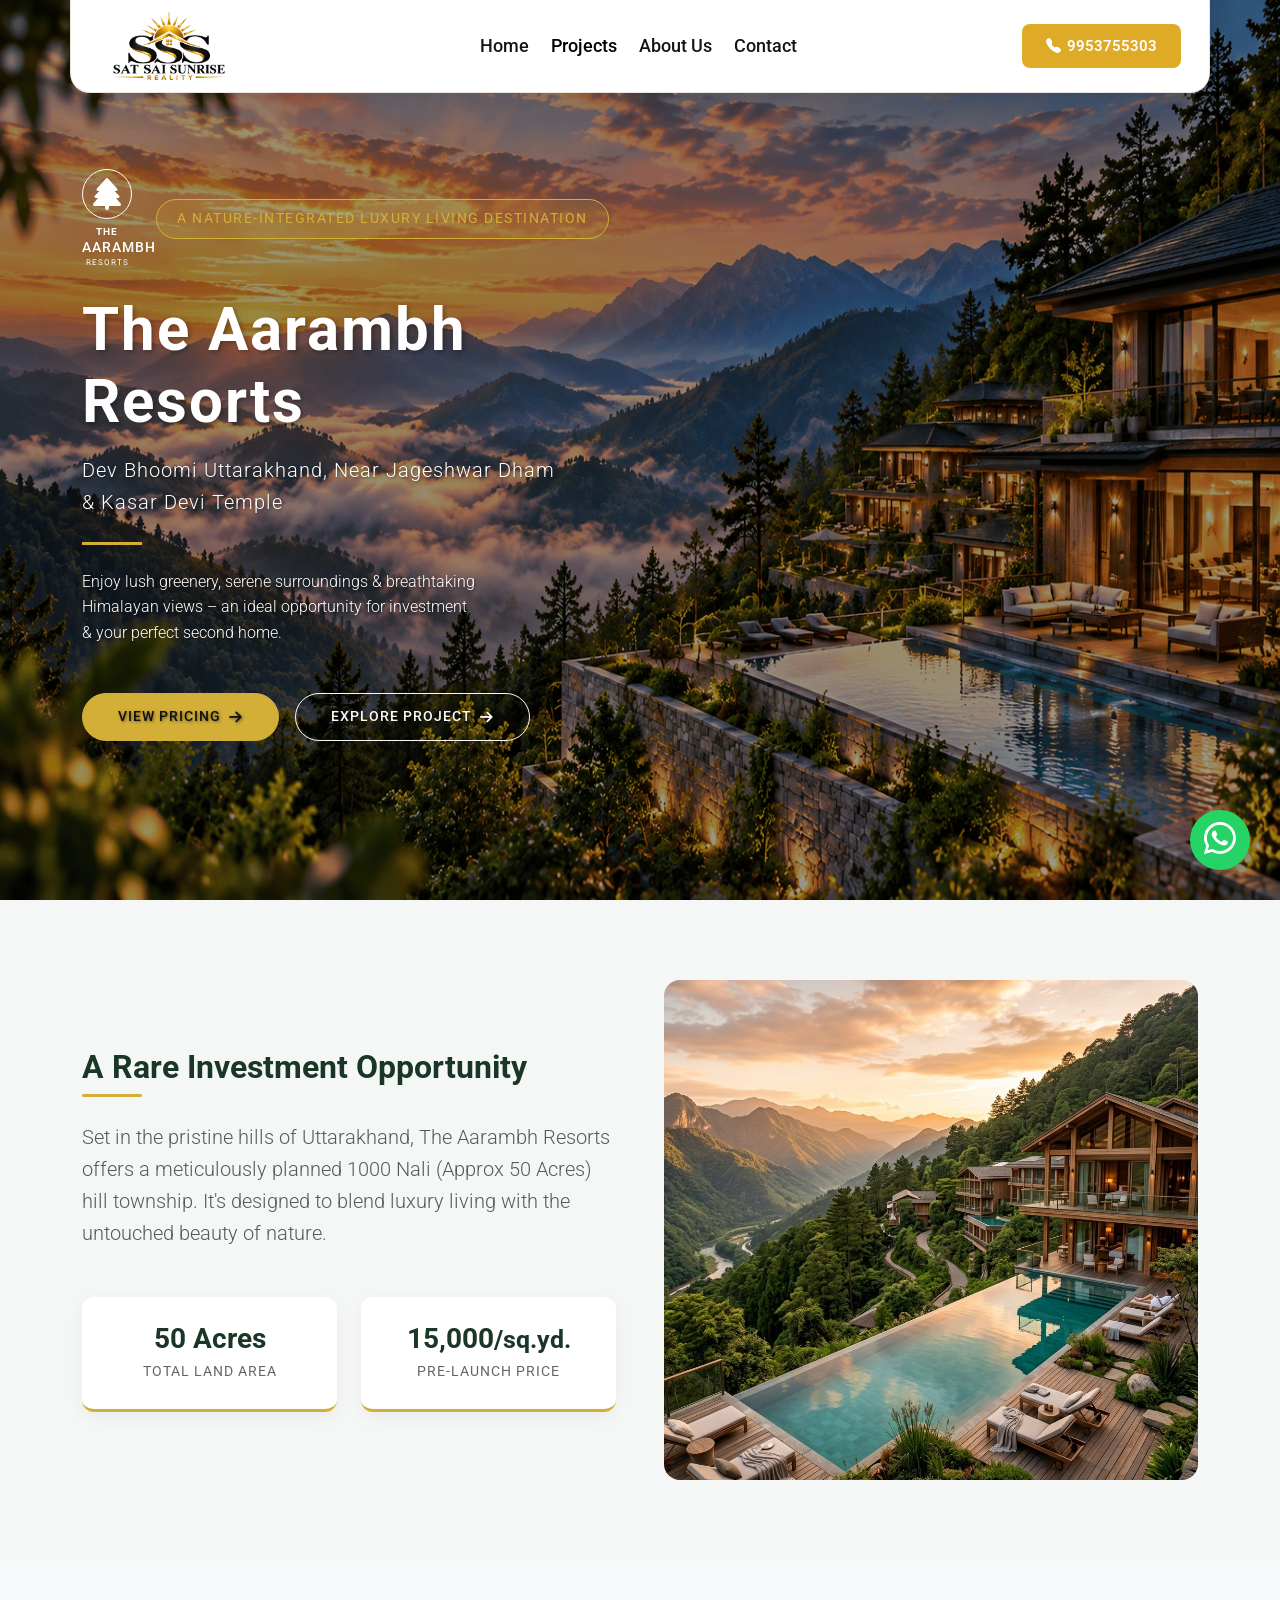
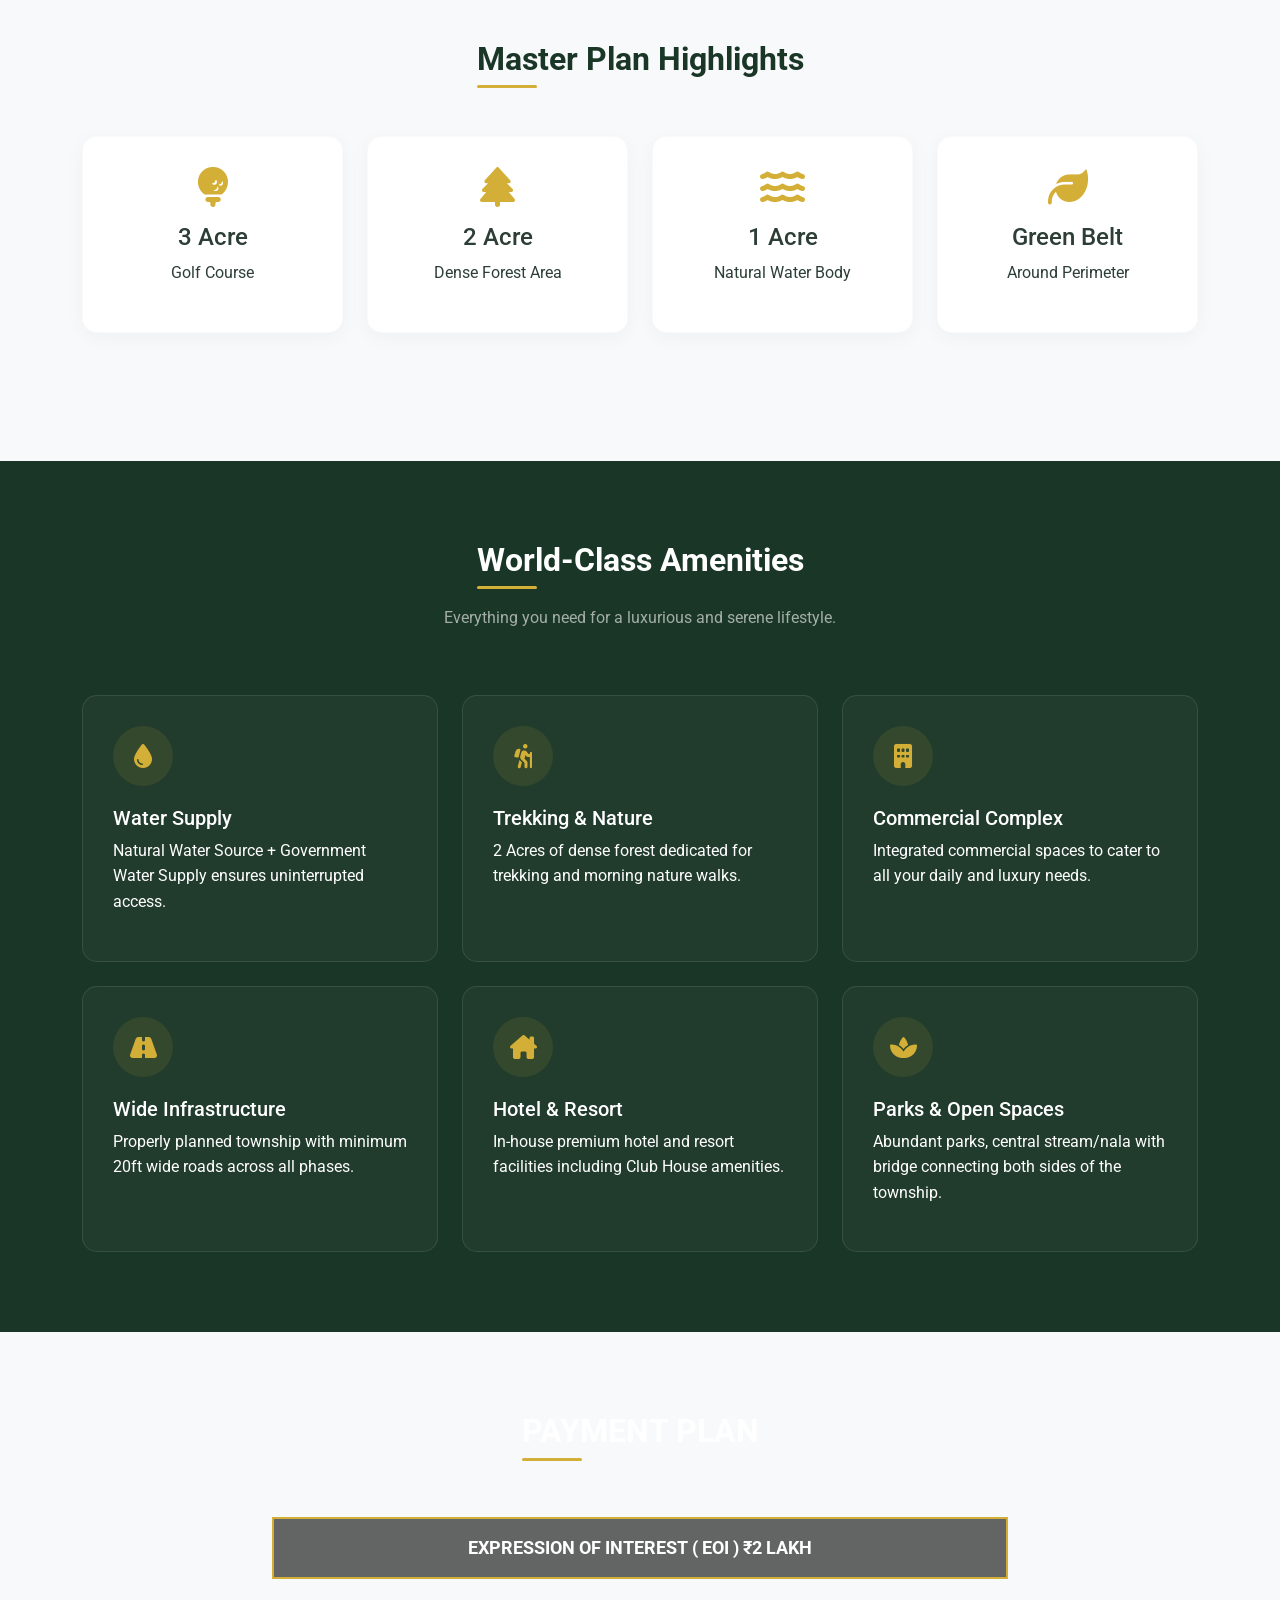
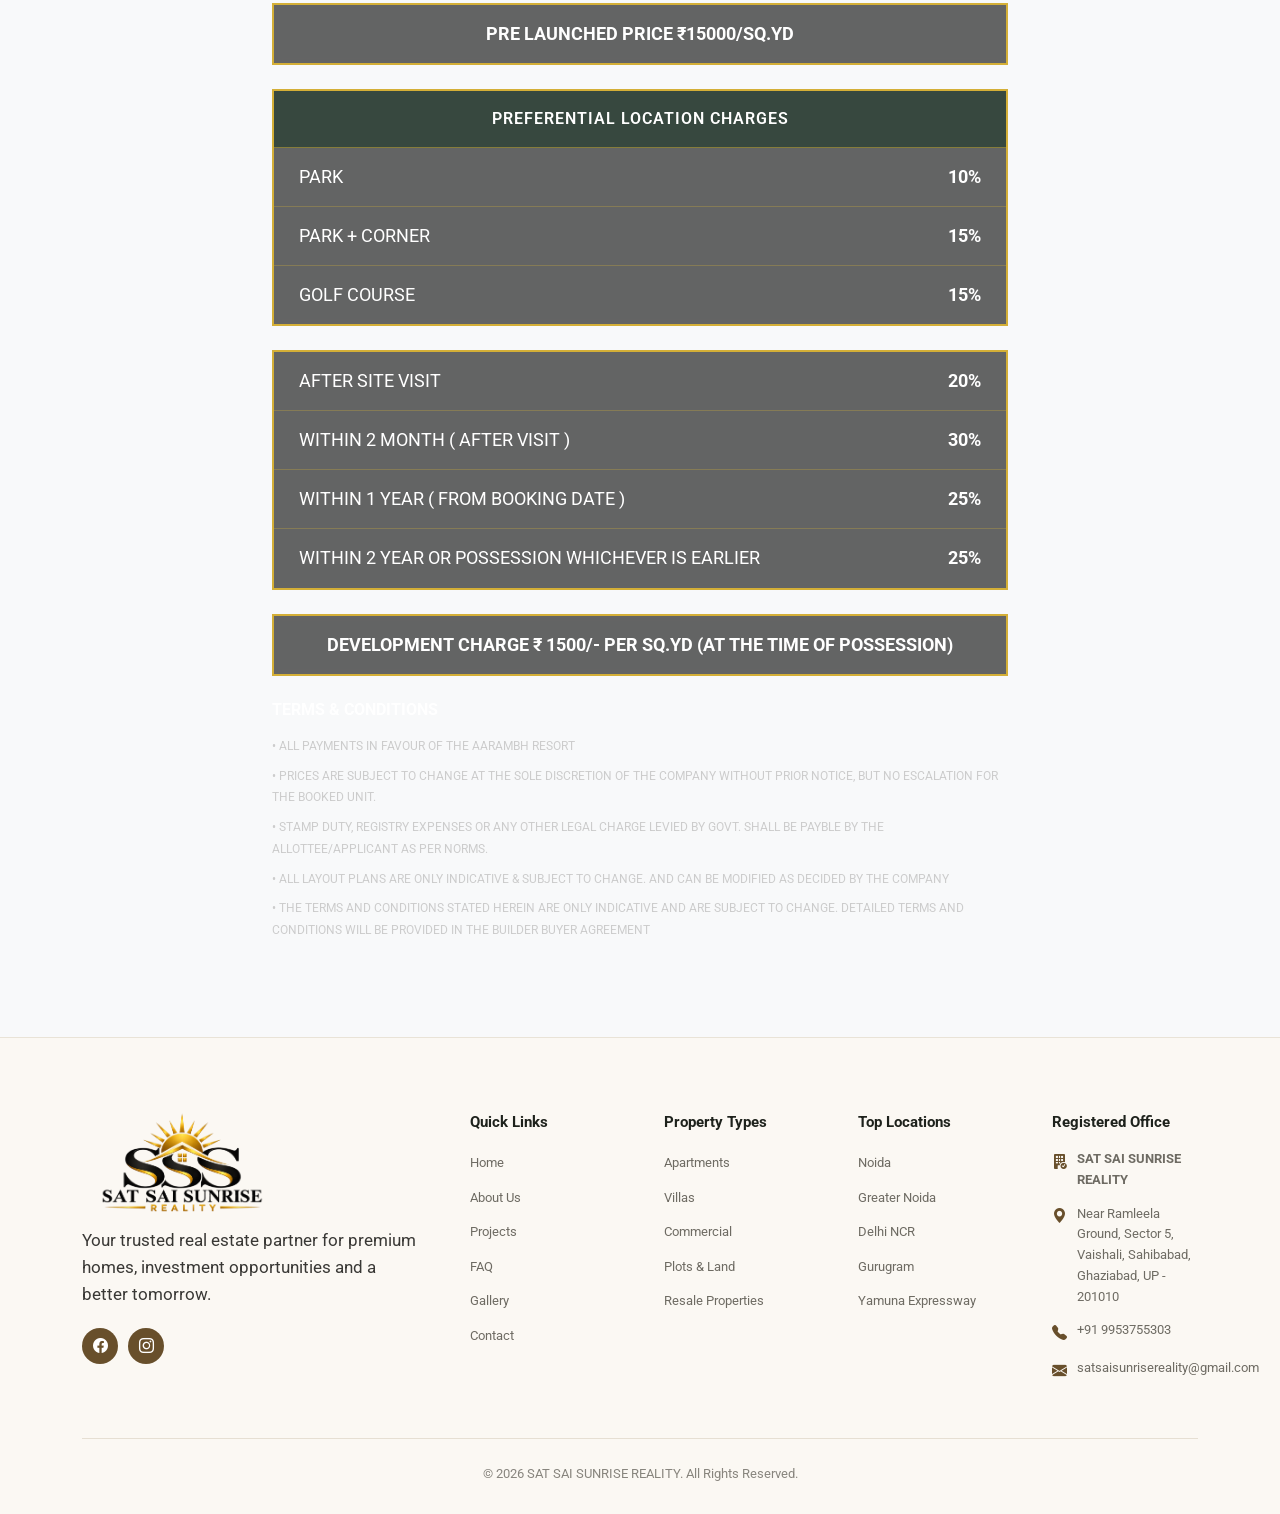
==== commit a30a6f97: "Add ai & google files and change the mail address" ====
--- a/Aarambh Resort/index.html
+++ b/Aarambh Resort/index.html
@@ -4,9 +4,46 @@
 <head>
   <meta charset="UTF-8">
   <meta name="viewport" content="width=device-width, initial-scale=1.0">
+  <script>
+    if (window.location.pathname.endsWith('/index.html')) {
+      const cleanPath = window.location.pathname.replace(/\/index\.html$/, '/') || '/';
+      window.history.replaceState(null, '', cleanPath + window.location.search + window.location.hash);
+    }
+  </script>
+
   <title>The Aarambh Resorts | Luxury Hill Township</title>
   <meta name="description"
     content="A rare investment opportunity in Dev Bhoomi Uttarakhand near Jageshwar Dham Temple & Kasar Devi Temple. Nature-integrated luxury living destination.">
+  <meta name="keywords" content="The Aarambh Resorts, luxury resort township Uttarakhand, Jageshwar Dham plots, Kasar Devi resort villas, SAT SAI SUNRISE REALITY">
+  <meta name="author" content="SAT SAI SUNRISE REALITY">
+  <meta name="robots" content="index, follow, max-snippet:-1, max-image-preview:large, max-video-preview:-1">
+  <meta name="googlebot" content="index, follow, max-snippet:-1, max-image-preview:large, max-video-preview:-1">
+  <meta name="bingbot" content="index, follow, max-snippet:-1, max-image-preview:large, max-video-preview:-1">
+  <link rel="canonical" href="https://satsaisunrisereality.com/Aarambh%20Resort/">
+  <link rel="alternate" type="text/markdown" href="https://satsaisunrisereality.com/llms.txt" title="LLM Context">
+  <link rel="help" type="text/markdown" href="https://satsaisunrisereality.com/llms.txt" title="LLM Documentation">
+
+  <!-- Open Graph / Facebook -->
+  <meta property="og:type" content="website">
+  <meta property="og:url" content="https://satsaisunrisereality.com/Aarambh%20Resort/">
+  <meta property="og:title" content="The Aarambh Resorts | Luxury Hill Township">
+  <meta property="og:description" content="A rare investment opportunity in Dev Bhoomi Uttarakhand near Jageshwar Dham Temple & Kasar Devi Temple. Nature-integrated luxury living destination.">
+  <meta property="og:image" content="https://satsaisunrisereality.com/Aarambh%20Resort/images/luxury_resort_overview.jpg">
+  <meta property="og:site_name" content="SAT SAI SUNRISE REALITY">
+
+  <!-- Twitter -->
+  <meta name="twitter:card" content="summary_large_image">
+  <meta name="twitter:url" content="https://satsaisunrisereality.com/Aarambh%20Resort/">
+  <meta name="twitter:title" content="The Aarambh Resorts | Luxury Hill Township">
+  <meta name="twitter:description" content="A rare investment opportunity in Dev Bhoomi Uttarakhand near Jageshwar Dham Temple & Kasar Devi Temple. Nature-integrated luxury living destination.">
+  <meta name="twitter:image" content="https://satsaisunrisereality.com/Aarambh%20Resort/images/luxury_resort_overview.jpg">
+  <!-- Favicon -->
+  <link rel="icon" type="image/x-icon" href="../favicon.ico">
+  <link rel="icon" type="image/png" sizes="32x32" href="../images/favicon-32x32.png">
+  <link rel="icon" type="image/png" sizes="16x16" href="../images/favicon-16x16.png">
+  <link rel="icon" type="image/png" href="../images/fevicon-clean.png">
+  <link rel="apple-touch-icon" sizes="180x180" href="../images/apple-touch-icon.png">
+
   <!-- Bootstrap CSS -->
   <link href="https://cdn.jsdelivr.net/npm/bootstrap@5.3.2/dist/css/bootstrap.min.css" rel="stylesheet">
   <!-- Bootstrap Icons -->
@@ -15,11 +52,38 @@
   <link rel="stylesheet" href="../css/style.css">
   <link rel="stylesheet" href="style.css">
   <!-- Google Fonts -->
+  <link rel="preconnect" href="https://fonts.googleapis.com">
+  <link rel="preconnect" href="https://fonts.gstatic.com" crossorigin>
   <link
-    href="https://fonts.googleapis.com/css2?family=Playfair+Display:wght@400;500;600;700&family=Outfit:wght@300;400;500;600&display=swap"
+    href="https://fonts.googleapis.com/css2?family=Roboto:wght@300;400;500;700;900&display=swap"
     rel="stylesheet">
   <!-- Font Awesome -->
   <link rel="stylesheet" href="https://cdnjs.cloudflare.com/ajax/libs/font-awesome/6.4.0/css/all.min.css">
+
+  <!-- Structured Data (JSON-LD) for Google Search -->
+  <script type="application/ld+json">
+  {
+    "@context": "https://schema.org",
+    "@type": ["Place", "Resort"],
+    "name": "The Aarambh Resorts",
+    "description": "Eco-luxury resort plots, cottages, and hospitality real estate situated near Jim Corbett National Park, Uttarakhand by SAT SAI SUNRISE REALITY.",
+    "url": "https://satsaisunrisereality.com/Aarambh%20Resort/",
+    "image": "https://satsaisunrisereality.com/Aarambh%20Resort/images/luxury_resort_overview.jpg",
+    "address": {
+      "@type": "PostalAddress",
+      "addressLocality": "Jim Corbett National Park Vicinity",
+      "addressRegion": "Uttarakhand",
+      "addressCountry": "IN"
+    },
+    "provider": {
+      "@type": "RealEstateAgent",
+      "name": "SAT SAI SUNRISE REALITY",
+      "url": "https://satsaisunrisereality.com/",
+      "telephone": "+919953755303",
+      "email": "satsaisunrisereality@gmail.com"
+    }
+  }
+  </script>
 </head>
 
 <body>
@@ -31,7 +95,7 @@
     <nav class="navbar navbar-expand-lg">
       <div class="container navbar-container">
         <!-- Logo -->
-        <a href="../index.html" class="navbar-brand brand-logo">
+        <a href="../" class="navbar-brand brand-logo">
           <div class="brand-content" style="display: flex; align-items: center;">
             <img src="../images/SSS-Realty-Logo.png" alt="SAT SAI SUNRISE REALITY" style="max-height: 70px;">
           </div>
@@ -47,16 +111,16 @@
         <div class="collapse navbar-collapse" id="mainNavbar">
           <ul class="navbar-nav mx-auto">
             <li class="nav-item">
-              <a class="nav-link" href="../index.html">Home</a>
+              <a class="nav-link" href="../">Home</a>
             </li>
             <li class="nav-item">
-              <a class="nav-link active" href="../projects.html">Projects</a>
+              <a class="nav-link active" href="../projects/">Projects</a>
             </li>
             <li class="nav-item">
-              <a class="nav-link" href="../about.html">About Us</a>
+              <a class="nav-link" href="../about_us/">About Us</a>
             </li>
             <li class="nav-item">
-              <a class="nav-link" href="../contact.html">Contact</a>
+              <a class="nav-link" href="../contact_us/">Contact</a>
             </li>
           </ul>
 
@@ -326,7 +390,7 @@
       <div class="row g-4 g-lg-5 footer-top-row">
         <!-- Col 1: Brand & About -->
         <div class="col-lg-4 col-md-12 col-12">
-          <a href="../index.html" class="footer-brand">
+          <a href="../" class="footer-brand">
             <div class="brand-content" style="display: flex; align-items: center;">
               <img src="../images/SSS-Realty-Logo.png" alt="SAT SAI SUNRISE REALITY" style="max-height: 100px;">
             </div>
@@ -346,10 +410,12 @@
         <div class="col-lg-2 col-md-3 col-6">
           <h4 class="footer-col-title">Quick Links</h4>
           <ul class="footer-links-list">
-            <li><a href="../index.html">Home</a></li>
-            <li><a href="../projects.html">Projects</a></li>
-            <li><a href="../about.html">About Us</a></li>
-            <li><a href="../contact.html">Contact</a></li>
+            <li><a href="../">Home</a></li>
+            <li><a href="../about_us/">About Us</a></li>
+            <li><a href="../projects/">Projects</a></li>
+            <li><a href="../faq/">FAQ</a></li>
+            <li><a href="../gallery/">Gallery</a></li>
+            <li><a href="../contact_us/">Contact</a></li>
           </ul>
         </div>
 
@@ -377,32 +443,32 @@
           </ul>
         </div>
 
-        <!-- Col 5: Contact Us -->
+        <!-- Col 5: Registered Office -->
         <div class="col-lg-2 col-md-3 col-12">
-          <h4 class="footer-col-title">Contact Us</h4>
+          <h4 class="footer-col-title">Registered Office</h4>
           <ul class="footer-contact-list">
             <li>
+              <i class="bi bi-building-fill-check"></i>
+              <span><strong>SAT SAI SUNRISE REALITY</strong></span>
+            </li>
+            <li>
+              <i class="bi bi-geo-alt-fill"></i>
+              <span>Near Ramleela Ground, Sector 5, Vaishali, Sahibabad, Ghaziabad, UP - 201010</span>
+            </li>
+            <li>
               <i class="bi bi-telephone-fill"></i>
-              <span>9953755303</span>
+              <a href="tel:9953755303">+91 9953755303</a>
             </li>
             <li>
               <i class="bi bi-envelope-fill"></i>
               <span>satsaisunrisereality@gmail.com</span>
             </li>
-            <li>
-              <i class="bi bi-geo-alt-fill"></i>
-              <span>Ghaziabad, Uttar Pradesh - 201010, India</span>
-            </li>
-            <li>
-              <i class="bi bi-clock-fill"></i>
-              <span>Monday to Sunday Open</span>
-            </li>
           </ul>
         </div>
       </div>
       <!-- Bottom Copyright Bar -->
       <div class="footer-bottom-bar">
-        <p>© 2026 SAT-SAI-SUNRISE. All Rights Reserved. Built with precision and elegance.</p>
+        <p>© 2026 SAT SAI SUNRISE REALITY. All Rights Reserved.</p>
       </div>
     </div>
   </footer>
--- a/css/style.css
+++ b/css/style.css
@@ -34,7 +34,7 @@
 
 body {
 
-    font-family: "Poppins", sans-serif;
+    font-family: "Roboto", sans-serif;
 
     color: var(--text);
 
@@ -119,7 +119,7 @@
 }
 
 .brand-content h1 {
-    font-family: "Playfair Display", serif;
+    font-family: "Roboto", sans-serif;
     font-size: 21px;
     font-weight: 700;
     letter-spacing: 0.6px;
@@ -314,7 +314,7 @@
 }
 
 .hero-title {
-    font-family: "Playfair Display", serif;
+    font-family: "Roboto", sans-serif;
     font-size: clamp(32px, 5.5vw, 60px);
     line-height: 1.2;
     font-weight: 700;
@@ -497,7 +497,7 @@
 }
 
 .featured-section-title {
-    font-family: "Playfair Display", serif;
+    font-family: "Roboto", sans-serif;
     font-size: 38px;
     font-weight: 700;
     color: #1e221c;
@@ -720,7 +720,7 @@
 }
 
 .types-section-title {
-    font-family: "Playfair Display", serif;
+    font-family: "Roboto", sans-serif;
     font-size: 38px;
     font-weight: 700;
     color: #1e221c;
@@ -879,7 +879,7 @@
 }
 
 .why-choose-title {
-    font-family: 'Playfair Display', Georgia, serif;
+    font-family: "Roboto", sans-serif;
     font-size: 40px;
     font-weight: 700;
     color: #1e221c;
@@ -974,7 +974,7 @@
     position: absolute;
     top: 20%;
     left: 2%;
-    font-family: 'Playfair Display', Georgia, serif;
+    font-family: "Roboto", sans-serif;
     font-size: 140px;
     font-weight: 800;
     color: rgba(154, 106, 36, 0.035);
@@ -991,7 +991,7 @@
 }
 
 .locations-title {
-    font-family: 'Playfair Display', Georgia, serif;
+    font-family: "Roboto", sans-serif;
     font-size: 40px;
     font-weight: 700;
     color: #1e221c;
@@ -1150,7 +1150,7 @@
 }
 
 .testimonials-title {
-    font-family: 'Playfair Display', Georgia, serif;
+    font-family: "Roboto", sans-serif;
     font-size: 40px;
     font-weight: 700;
     color: #1e221c;
@@ -1367,7 +1367,7 @@
 }
 
 .contact-cta-title {
-    font-family: 'Playfair Display', Georgia, serif;
+    font-family: "Roboto", sans-serif;
     font-size: 38px;
     font-weight: 700;
     color: #ffffff;
@@ -1393,7 +1393,7 @@
 .contact-form-row {
     display: flex;
     align-items: center;
-    gap: 10px;
+    gap: 8px;
 }
 
 .form-field-wrap {
@@ -1407,7 +1407,7 @@
     height: 48px;
     border: 1px solid #e8e3d8;
     border-radius: 10px;
-    padding: 0 14px;
+    padding: 0 12px;
     font-size: 13.5px;
     color: #1e221c;
     background: #faf8f5;
--- a/Aarambh Resort/style.css
+++ b/Aarambh Resort/style.css
@@ -8,8 +8,8 @@
     --light-bg: #F8F9FA;
     --text-dark: #2C3E35;
     --text-light: #E0E6E2;
-    --font-heading: 'Playfair Display', serif;
-    --font-body: 'Outfit', sans-serif;
+    --font-heading: "Roboto", sans-serif;
+    --font-body: 'Roboto', sans-serif;
 }
 
 body {
